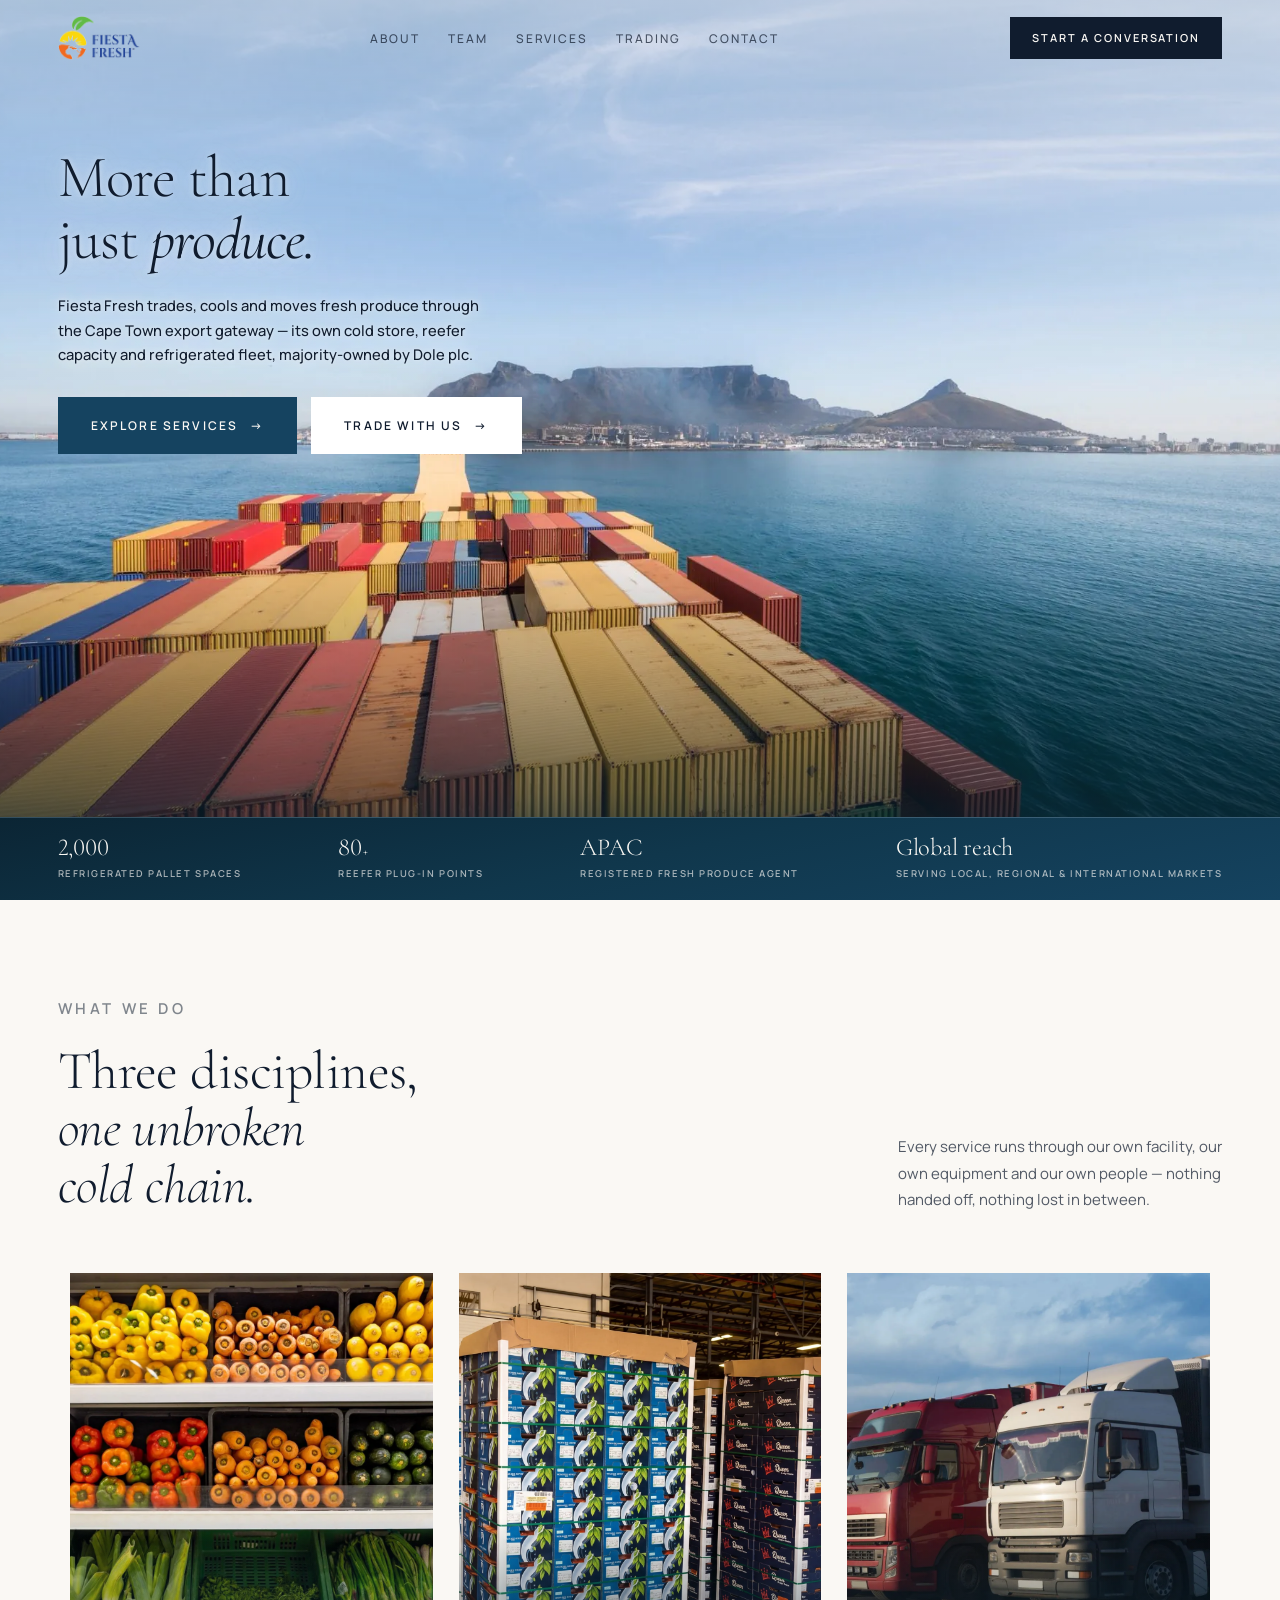
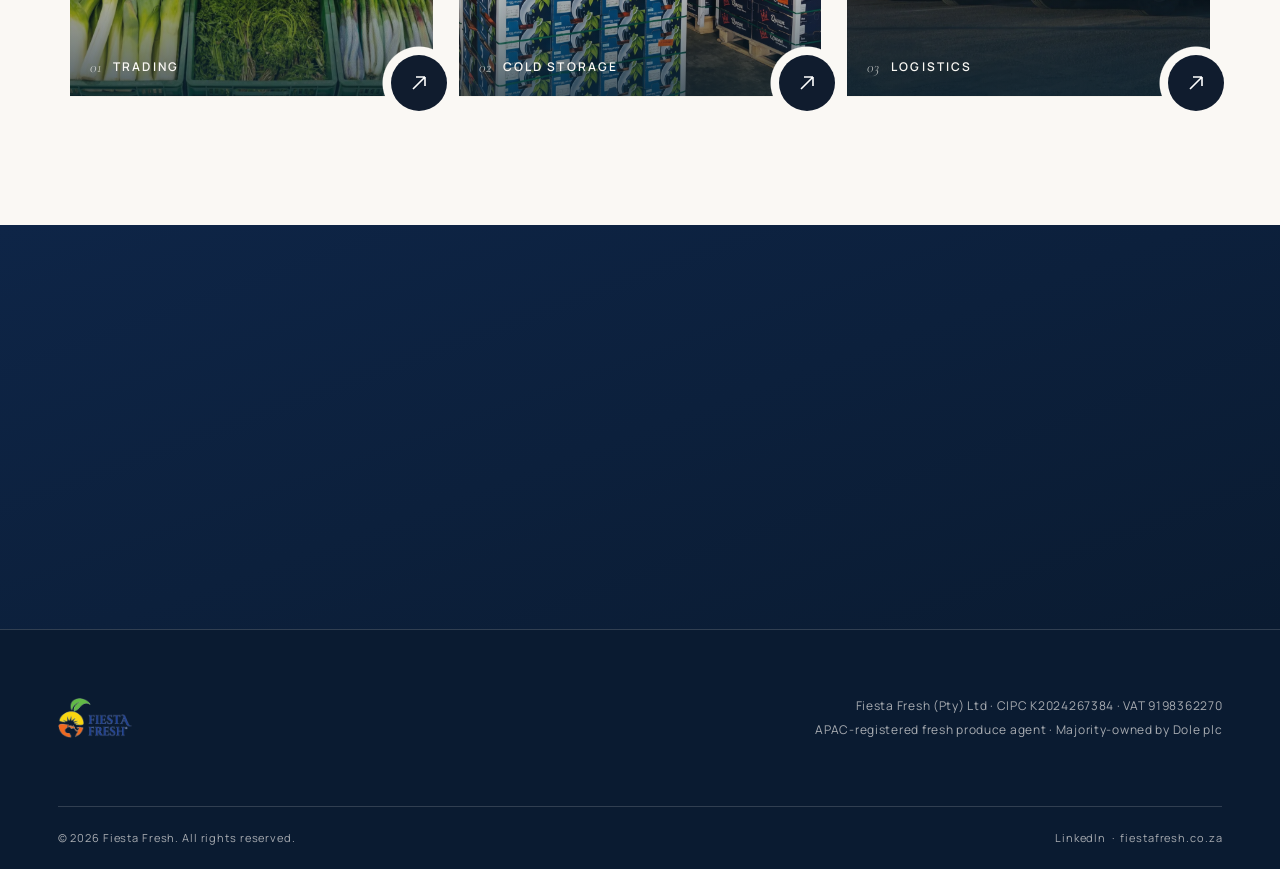
==== index.html @ c9b6c04c "Stack footer content one item per line on mobile Wrap each footer fact and separator in spans so, be" ====
<!DOCTYPE html>
<!--
  FIESTA FRESH — Homepage ("The Gateway"), redesign v2
  Direction contract:
  THESIS: Premium, minimal, serious business. One image, one headline, one sub-line, hard numbers,
    trusted structure. Nothing that does not help a visitor grasp the company in seconds.
  FORM: Editorial-luxury. Cormorant Garamond display serif + Manrope grotesque. Warm paper, deep ink navy,
    one restrained amber accent. Zero border-radius. Generous whitespace.
  STORY: Hero (real ship at the Cape Town gateway, headline in the sky) → navy capability band
    flowing out of the hero → trust strip (Dole plc / APAC / CIPC) → three services in sharp
    editorial rows → contact.
  NOTE: The facility & people section was moved off the homepage; its markup and CSS are
    preserved in about-facility-section.html for the planned About page.
  IMAGERY: All assets extracted from fiestafresh.co.za (see ../assets). No external stock.
  CONTENT: Verified dossier facts only. No Kenya / North America references. No news sections.
-->
<html lang="en">
<head>
<meta charset="utf-8">
<title>Fiesta Fresh — Fresh Produce Trading, Cold Storage & Logistics | Cape Town</title>
<meta name="viewport" content="width=device-width, initial-scale=1">
<meta name="description" content="Fiesta Fresh trades, cools and moves fresh produce through the Cape Town export gateway — a 2,000-pallet cold store, 80+ reefer plug-in points and its own refrigerated fleet, majority-owned by Dole plc.">
<meta property="og:title" content="Fiesta Fresh — More than just produce">
<meta property="og:description" content="Fresh produce trading, cold storage and logistics at the Cape Town export gateway. Backed by Dole plc.">
<meta property="og:type" content="website">
<meta property="og:image" content="assets/getty-1165485151.webp">
<link rel="icon" type="image/png" href="assets/favicon.png">
<link rel="preload" as="image" href="assets/getty-1165485151.webp" fetchpriority="high">
<link rel="preconnect" href="https://fonts.googleapis.com">
<link rel="preconnect" href="https://fonts.gstatic.com" crossorigin>
<link href="https://fonts.googleapis.com/css2?family=Cormorant+Garamond:ital,wght@0,300;0,400;0,500;1,300;1,400&family=Manrope:wght@400;500;600;700&display=swap" rel="stylesheet">
<style>
  :root{
    --paper:#FAF8F4;
    --paper-dim:#F3F0E9;
    --ink:#101C2E;
    --ink-70:rgba(16,28,46,.72);
    --ink-50:rgba(16,28,46,.52);
    --line:rgba(16,28,46,.14);
    --navy-0:#0A1B31;
    --navy-1:#0E2547;
    --navy-2:#14315C;
    --amber:#D97E1F;
    --white-dim:rgba(250,248,244,.66);
    --white-line:rgba(250,248,244,.16);
    --serif:"Cormorant Garamond",Georgia,serif;
    --sans:"Manrope",Helvetica,Arial,sans-serif;
    --max:1320px;
    --pad:clamp(20px,4.5vw,64px);
  }
  *,*::before,*::after{box-sizing:border-box;margin:0;padding:0}
  html{scroll-behavior:smooth;scroll-padding-top:76px}
  body{
    background:var(--paper);
    color:var(--ink);
    font-family:var(--sans);
    font-size:16px;
    line-height:1.6;
    -webkit-font-smoothing:antialiased;
    text-rendering:optimizeLegibility;
    overflow-x:hidden;
  }
  img{display:block;max-width:100%}
  a{color:inherit;text-decoration:none}
  ::selection{background:var(--ink);color:var(--paper)}

  .skip-link{
    position:absolute;left:16px;top:-60px;z-index:200;
    background:var(--ink);color:var(--paper);
    padding:10px 18px;font-size:12px;letter-spacing:.14em;text-transform:uppercase;
    transition:top .2s ease;
  }
  .skip-link:focus{top:12px}

  :focus-visible{outline:2px solid var(--amber);outline-offset:3px}

  .wrap{width:100%;max-width:var(--max);margin:0 auto;padding-left:var(--pad);padding-right:var(--pad)}

  .eyebrow{
    font-family:var(--sans);
    font-size:11px;
    font-weight:600;
    letter-spacing:.24em;
    text-transform:uppercase;
  }
  .rule{width:44px;height:1px;background:currentColor;opacity:.5}

  /* ---------- Nav ---------- */
  .nav{
    position:fixed;inset:0 0 auto 0;z-index:100;
    transition:background .35s ease,border-color .35s ease,backdrop-filter .35s ease;
    border-bottom:1px solid transparent;
  }
  .nav.scrolled{
    background:rgba(250,248,244,.92);
    backdrop-filter:blur(12px);
    border-bottom-color:var(--line);
  }
  .nav-inner{
    max-width:var(--max);margin:0 auto;
    padding:0 var(--pad);
    height:76px;
    position:relative;
    display:flex;align-items:center;justify-content:space-between;gap:24px;
  }
  .brand{
    display:inline-flex;align-items:center;
    white-space:nowrap;
  }
  .brand img{height:44px;width:auto;display:block}
  @media (max-width:560px){
    .brand img{height:36px}
  }
  .nav-links{display:flex;align-items:center;gap:clamp(16px,2.2vw,32px);list-style:none}
  .nav-links a{
    font-size:12px;font-weight:500;letter-spacing:.16em;text-transform:uppercase;
    color:var(--ink-70);
    padding:6px 0;
    border-bottom:1px solid transparent;
    transition:color .25s ease,border-color .25s ease;
  }
  .nav-links a:hover{color:var(--ink);border-bottom-color:var(--ink)}
  .nav-cta{
    font-size:11px;font-weight:600;letter-spacing:.18em;text-transform:uppercase;
    color:var(--paper);background:var(--ink);
    padding:12px 22px;
    transition:background .25s ease,transform .15s ease;
  }
  .nav-cta:hover{background:var(--navy-2)}
  .nav-cta:active{transform:translateY(1px)}
  .nav-cta .short{display:none}
  .nav-toggle{
    display:none;width:44px;height:44px;
    align-items:center;justify-content:center;
    background:none;border:0;padding:0;margin:0;cursor:pointer;color:var(--ink);
  }
  .nav-toggle-bars,.nav-toggle-bars::before,.nav-toggle-bars::after{
    content:"";display:block;width:22px;height:2px;background:currentColor;
    transition:transform .25s ease,opacity .2s ease,background .2s ease;
  }
  .nav-toggle-bars{position:relative}
  .nav-toggle-bars::before{position:absolute;left:0;top:-7px}
  .nav-toggle-bars::after{position:absolute;left:0;top:7px}
  .nav.nav-open .nav-toggle-bars{background:transparent}
  .nav.nav-open .nav-toggle-bars::before{transform:translateY(7px) rotate(45deg)}
  .nav.nav-open .nav-toggle-bars::after{transform:translateY(-7px) rotate(-45deg)}
  @media (max-width:1020px){
    .nav-toggle{display:inline-flex}
    .nav-cta{margin-left:auto}
    .nav-links{
      display:flex;flex-direction:column;align-items:stretch;gap:0;
      position:absolute;top:100%;left:0;right:0;
      padding:6px var(--pad) 14px;
      background:var(--paper);border-bottom:1px solid var(--line);
      box-shadow:0 18px 30px -20px rgba(0,0,0,.35);
      opacity:0;visibility:hidden;transform:translateY(-10px);
      transition:opacity .28s ease,transform .28s ease,visibility .28s ease;
    }
    .nav-links a{display:block;padding:15px 2px;font-size:13px;border-bottom:1px solid var(--line)}
    .nav-links li:last-child a{border-bottom:0}
    .nav.nav-open{background:var(--paper);backdrop-filter:blur(12px);border-bottom-color:var(--line)}
    .nav.nav-open .nav-links{opacity:1;visibility:visible;transform:none}
  }
  @media (max-width:560px){
    .nav-inner{height:64px}
    .nav-cta{font-size:10px;padding:11px 16px;letter-spacing:.14em}
    .nav-cta .full{display:none}
    .nav-cta .short{display:inline}
  }

  /* ---------- Hero ----------
     Full-bleed photograph. Type lives entirely in the sky's dead space;
     a whisper of paper haze guarantees contrast without reading as a scrim. */
  .hero{
    position:relative;
    min-height:100svh;
    background:#0B2534;
    overflow:hidden;
  }
  .hero-media{position:absolute;inset:0;overflow:hidden}
  .hero-media img{
    width:100%;height:100%;
    object-fit:cover;
    object-position:50% 28%;
    transform:scale(1.03);
  }
  .hero-media::after{
    content:"";position:absolute;inset:0;
    background:
      linear-gradient(to bottom, rgba(250,248,244,.58) 0%, rgba(250,248,244,.24) 26%, rgba(250,248,244,0) 46%),
      linear-gradient(to bottom, rgba(11,37,52,0) 60%, rgba(11,37,52,.55) 88%, #0B2534 100%);
  }
  .hero-content{
    position:relative;z-index:1;
    padding-top:clamp(96px,12vh,140px);
  }
  .hero h1{
    /* holds the headline at its original height now that the eyebrow is gone —
       the strip above stays clear sky */
    margin-top:calc(16px + clamp(18px,2.6vh,26px));
    font-family:var(--serif);
    font-weight:300;
    font-optical-sizing:auto;
    font-size:clamp(38px,4.6vw,68px);
    line-height:1.04;
    letter-spacing:-0.015em;
    color:var(--ink);
    max-width:14ch;
    text-wrap:balance;
    text-shadow:0 1px 28px rgba(250,248,244,.85), 0 0 6px rgba(250,248,244,.5);
  }
  .hero h1 em{font-style:italic;font-weight:400}
  .hero-sub{
    margin-top:clamp(18px,2.6vh,26px);
    max-width:48ch;
    font-size:clamp(14px,1.15vw,16px);
    line-height:1.65;
    color:var(--ink);
    font-weight:500;
    text-wrap:pretty;
    text-shadow:0 1px 16px rgba(250,248,244,.95), 0 0 4px rgba(250,248,244,.6);
  }
  .hero-actions{
    margin-top:clamp(24px,3.4vh,34px);
    display:flex;flex-wrap:wrap;gap:14px;
  }
  .btn{
    display:inline-flex;align-items:center;gap:12px;
    font-family:var(--sans);
    font-size:12px;font-weight:600;letter-spacing:.18em;text-transform:uppercase;
    padding:18px 32px;
    border:1px solid var(--ink);
    cursor:pointer;
    transition:background .28s ease,color .28s ease,border-color .28s ease,transform .15s ease;
  }
  .btn:active{transform:translateY(1px)}
  .btn .arr{transition:transform .28s ease}
  .btn:hover .arr{transform:translateX(5px)}
  .btn-solid{background:#154360;color:var(--paper);border-color:#154360}
  .btn-solid:hover{background:var(--amber);border-color:var(--amber);color:var(--ink)}
  .btn-ghost{
    background:#FFFFFF;
    color:var(--ink);
    border-color:#FFFFFF;
  }
  .btn-ghost:hover{background:var(--ink);color:var(--paper);border-color:var(--ink)}
  @media (max-width:560px){
    .hero-content{padding-top:96px}
    .btn{font-size:10px;padding:15px 20px;letter-spacing:.14em}
  }
  .hero-banner{
    position:absolute;left:0;right:0;bottom:0;z-index:2;
    background:linear-gradient(168deg,#0B2534 0%,#10374C 50%,#154360 100%);
    border-top:1px solid var(--white-line);
    color:var(--paper);
  }
  .hb-inner{
    display:flex;
    justify-content:space-between;
    align-items:center;
    gap:clamp(20px,3vw,48px);
  }
  .hb-item{
    padding:clamp(16px,2vh,24px) 0;
    display:flex;flex-direction:column;justify-content:center;gap:7px;
  }
  .hb-val{
    font-family:var(--serif);font-weight:300;
    font-size:clamp(20px,1.9vw,28px);
    line-height:1;letter-spacing:-.01em;
    font-variant-numeric:lining-nums;
    white-space:nowrap;
  }
  .hb-val small{font-size:.5em;font-style:italic;margin-left:.08em}
  .hb-lbl{
    font-size:9.5px;font-weight:600;letter-spacing:.16em;text-transform:uppercase;
    color:var(--white-dim);line-height:1.55;
  }
  @media (max-width:960px){
    .hb-inner{display:grid;grid-template-columns:repeat(3,1fr);gap:8px 24px}
    .hb-item:nth-child(n+4){border-top:1px solid var(--white-line)}
  }
  @media (max-width:560px){
    .hb-inner{grid-template-columns:1fr 1fr}
    .hb-item{border-top:1px solid var(--white-line)}
    .hb-item:nth-child(-n+2){border-top:none}
  }

  /* hero entrance */
  .js .hero h1 .line,.js .hero-sub,.js .hero-actions,.js .hero-banner{
    opacity:0;transform:translateY(26px);
    animation:rise 1s cubic-bezier(.22,.61,.21,1) forwards;
  }
  .js .hero h1 .line:nth-child(2){animation-delay:.12s}
  .js .hero-sub{animation-delay:.24s}
  .js .hero-actions{animation-delay:.36s}
  .js .hero-banner{animation-delay:.5s}
  @keyframes rise{to{opacity:1;transform:none}}
  @media (prefers-reduced-motion:reduce){
    .js .hero h1 .line,.js .hero-sub,.js .hero-actions,.js .hero-banner{animation:none;opacity:1;transform:none}
  }

  /* ---------- Sections common ---------- */
  section{position:relative}
  .section-pad{padding:clamp(60px,7.5vw,108px) 0}
  .section-head{
    display:grid;
    grid-template-columns:1fr auto;
    align-items:end;
    gap:32px;
    margin-bottom:clamp(38px,5vw,60px);
  }
  .section-head .eyebrow{color:var(--ink-50);display:flex;align-items:center;gap:16px;margin-bottom:20px}
  .section-title{
    font-family:var(--serif);
    font-weight:300;
    font-size:clamp(34px,4.2vw,60px);
    line-height:1.06;
    letter-spacing:-.01em;
    max-width:16ch;
    text-wrap:balance;
  }
  .section-title em{font-style:italic}
  .section-head p{max-width:36ch;font-size:15px;color:var(--ink-70);line-height:1.75}
  @media (max-width:820px){
    .section-head{grid-template-columns:1fr}
  }

  /* ---------- Services ---------- */
  /* ---------- Service cards ----------
     Image cards in a row. On hover the photograph slides away and the
     description panel fills the card. The bottom-right corner is notched
     around a circular arrow badge that floats clear of the image. */
  .svc-cards{
    display:grid;
    grid-template-columns:repeat(3,1fr);
    gap:clamp(16px,2vw,30px);
    max-width:1140px;
    margin:0 auto;
  }
  .svc-card{
    position:relative;
    aspect-ratio:3/3.5;
  }
  .svc-card-frame{
    position:absolute;inset:0;z-index:1;
    overflow:hidden;
    background:var(--paper-dim);
    /* concave circular scoop: the badge floats entirely clear of the image */
    -webkit-mask:radial-gradient(circle 37px at calc(100% - 14px) calc(100% - 14px), transparent 97%, #000 100%);
    mask:radial-gradient(circle 37px at calc(100% - 14px) calc(100% - 14px), transparent 97%, #000 100%);
  }
  .svc-card-media{
    position:absolute;inset:0;z-index:2;
    transition:transform .65s cubic-bezier(.76,0,.24,1);
    will-change:transform;
  }
  .svc-card-media img{width:100%;height:100%;object-fit:cover}
  .svc-card-media::after{
    content:"";position:absolute;inset:0;
    background:linear-gradient(to top, rgba(11,37,52,.72) 0%, rgba(11,37,52,0) 42%);
  }
  .svc-card-tag{
    position:absolute;left:20px;bottom:18px;z-index:3;
    display:flex;align-items:center;gap:12px;
    color:var(--paper);
  }
  .svc-card-tag .idx{
    font-family:var(--serif);font-style:italic;font-weight:300;font-size:15px;
    color:rgba(250,248,244,.75);
  }
  .svc-card-tag .rule{background:rgba(250,248,244,.6)}
  .svc-card-tag .name{
    font-family:var(--sans);
    font-size:12px;font-weight:600;letter-spacing:.18em;text-transform:uppercase;
  }
  .svc-card-tag{transition:opacity .35s ease}
  .svc-card:hover .svc-card-tag,
  .svc-card:focus-within .svc-card-tag,
  .svc-card.open .svc-card-tag{opacity:0}
  .svc-card.open .svc-card-media{transform:translateY(-100.5%)}
  .svc-card.open .svc-card-panel{opacity:1}
  .svc-card-panel{
    position:absolute;inset:0;z-index:1;
    background:var(--paper);
    padding:clamp(22px,2.2vw,32px);
    display:flex;flex-direction:column;
    opacity:0;
    transition:opacity .45s ease .12s;
  }
  .svc-card:hover .svc-card-media,
  .svc-card:focus-within .svc-card-media{transform:translateY(-100.5%)}
  .svc-card:hover .svc-card-panel,
  .svc-card:focus-within .svc-card-panel{opacity:1}
  .svc-index{
    font-family:var(--serif);font-style:italic;font-weight:300;
    font-size:15px;color:var(--ink-50);
    display:flex;align-items:center;gap:16px;
    margin-bottom:18px;
  }
  .svc-title{
    font-family:var(--serif);font-weight:300;
    font-size:clamp(26px,2.2vw,34px);
    line-height:1.08;letter-spacing:-.01em;
    margin-bottom:14px;
  }
  .svc-copy{font-size:14px;line-height:1.75;color:var(--ink-70)}
  .svc-link{
    margin-top:auto;
    margin-bottom:34px; /* keep clear of the notched corner */
    display:inline-flex;align-items:center;gap:12px;
    align-self:flex-start;
    font-size:11px;font-weight:600;letter-spacing:.18em;text-transform:uppercase;
    border-bottom:1px solid var(--ink);
    padding-bottom:8px;
    transition:color .25s ease,border-color .25s ease,gap .25s ease;
  }
  .svc-link:hover{color:var(--amber);border-color:var(--amber);gap:18px}
  .svc-card-arrow{
    position:absolute;right:-14px;bottom:-14px;z-index:4;
    width:56px;height:56px;
    border-radius:50%;
    display:flex;align-items:center;justify-content:center;
    background:var(--ink);
    color:#FFFFFF;
    transition:background .3s ease,color .3s ease,transform .3s ease;
  }
  .svc-card-arrow svg{transition:transform .3s ease}
  .svc-card:hover .svc-card-arrow,
  .svc-card:focus-within .svc-card-arrow,
  .svc-card.open .svc-card-arrow{background:var(--amber);color:var(--ink)}
  .svc-card:hover .svc-card-arrow svg,
  .svc-card:focus-within .svc-card-arrow svg{transform:translate(2px,-2px)}
  @media (max-width:900px){
    .svc-cards{grid-template-columns:1fr;gap:20px}
    .svc-card{aspect-ratio:16/10}
  }
  @media (prefers-reduced-motion:reduce){
    .svc-card-media{transition:none}
    .svc-card-panel{transition:none}
  }

  /* breathing room between the services rows and the contact band */
  #services{padding-bottom:clamp(84px,10vw,140px)}

  /* ---------- Contact ---------- */
  .contact{
    background:linear-gradient(160deg,var(--navy-1) 0%,var(--navy-0) 100%);
    color:var(--paper);
  }
  .contact-inner{
    padding:clamp(20px,2.5vw,36px) 0 clamp(44px,5.5vw,76px);
    display:grid;
    grid-template-columns:repeat(12,1fr);
    gap:clamp(24px,3vw,48px);
    align-items:end;
  }
  .contact-lead{grid-column:1/8}
  .contact .eyebrow{color:var(--white-dim);display:flex;align-items:center;gap:16px;margin-bottom:20px}
  .contact h2{
    font-family:var(--serif);font-weight:300;
    font-size:clamp(30px,3.8vw,54px);
    line-height:1.06;letter-spacing:-.015em;
    max-width:16ch;
    text-wrap:balance;
  }
  .contact h2 em{font-style:italic}
  .contact-lead p{
    margin-top:18px;max-width:44ch;
    font-size:14.5px;line-height:1.8;color:var(--white-dim);
  }
  .contact-details{grid-column:9/13;display:grid;gap:0}
  .contact-details a,.contact-details div.row{
    display:flex;flex-direction:column;gap:5px;
    padding:15px 0;
    border-top:1px solid var(--white-line);
  }
  .contact-details>:first-child{border-top:none;padding-top:0}
  .contact-details .k{font-size:10px;font-weight:600;letter-spacing:.22em;text-transform:uppercase;color:var(--white-dim)}
  .contact-details .v{font-family:var(--serif);font-size:clamp(18px,1.6vw,22px);font-weight:300}
  .contact-details a .v{transition:color .25s ease}
  .contact-details a:hover .v{color:var(--amber)}
  .contact-actions{
    margin-top:clamp(22px,2.6vw,34px);
    display:flex;flex-wrap:wrap;gap:14px;
  }
  .btn-light{background:var(--paper);color:var(--ink);border-color:var(--paper)}
  .btn-light:hover{background:var(--amber);border-color:var(--amber);color:var(--paper)}
  .btn-outline-light{background:transparent;color:var(--paper);border-color:rgba(250,248,244,.4)}
  .btn-outline-light:hover{border-color:var(--paper);background:rgba(250,248,244,.06)}
  @media (max-width:900px){
    .contact-lead{grid-column:1/-1}
    .contact-details{grid-column:1/-1;margin-top:16px}
  }

  /* ---------- Footer ---------- */
  footer{
    background:var(--navy-0);
    color:var(--white-dim);
    border-top:1px solid var(--white-line);
  }
  .foot-inner{
    padding:clamp(40px,5vw,64px) 0;
    display:flex;flex-wrap:wrap;justify-content:space-between;align-items:center;gap:24px;
  }
  .foot-brand{
    font-weight:700;font-size:13px;letter-spacing:.22em;text-transform:uppercase;color:var(--paper);
  }
  .foot-brand img{height:40px;width:auto;display:block}
  .foot-meta{font-size:12px;letter-spacing:.06em;line-height:2;text-align:right}
  .foot-legal{
    border-top:1px solid var(--white-line);
    padding:22px 0;
    display:flex;flex-wrap:wrap;justify-content:space-between;gap:16px;
    font-size:11px;letter-spacing:.08em;
  }
  .foot-legal a{border-bottom:1px solid transparent;transition:color .25s ease,border-color .25s ease}
  .foot-legal a:hover{color:var(--paper);border-bottom-color:var(--paper)}
  @media (max-width:720px){
    .foot-meta{text-align:left}
  }
  @media (max-width:560px){
    .foot-inner{flex-direction:column;align-items:flex-start;gap:26px}
    .foot-meta{line-height:1.6}
    .foot-meta .fm{display:block}
    .foot-meta .dot,.foot-meta br{display:none}
    .foot-legal{flex-direction:column;align-items:flex-start;gap:12px}
    .foot-legal p{margin:0}
    .foot-legal a{display:block}
    .foot-legal .dot{display:none}
  }

  /* ---------- Reveal on scroll ---------- */
  .js .reveal{opacity:0;transform:translateY(34px);transition:opacity .9s cubic-bezier(.22,.61,.21,1),transform .9s cubic-bezier(.22,.61,.21,1)}
  .js .reveal.in{opacity:1;transform:none}
  .js .reveal[data-delay="1"]{transition-delay:.1s}
  .js .reveal[data-delay="2"]{transition-delay:.2s}
  .js .reveal[data-delay="3"]{transition-delay:.3s}
  @media (prefers-reduced-motion:reduce){
    .js .reveal{opacity:1;transform:none;transition:none}
  }
</style>
</head>
<body>
<a class="skip-link" href="#main">Skip to content</a>

<header class="nav" id="nav">
  <div class="nav-inner">
    <a class="brand" href="#top"><img src="assets/logo-primary.webp" alt="Fiesta Fresh"></a>
    <nav aria-label="Primary">
      <ul class="nav-links" id="primary-nav">
        <li><a href="about.html">About</a></li>
        <li><a href="team.html">Team</a></li>
        <li><a href="services.html">Services</a></li>
        <li><a href="trading.html">Trading</a></li>
        <li><a href="contact.html">Contact</a></li>
      </ul>
    </nav>
    <a class="nav-cta" href="contact.html"><span class="full">Start a conversation</span><span class="short">Contact</span></a>
    <button class="nav-toggle" type="button" aria-expanded="false" aria-controls="primary-nav" aria-label="Toggle menu"><span class="nav-toggle-bars"></span></button>
  </div>
</header>

<main id="main">

  <!-- ============ HERO ============ -->
  <section class="hero" id="top">
    <div class="hero-content wrap">
      <h1>
        <span class="line">More than</span><br>
        <span class="line">just <em>produce.</em></span>
      </h1>
      <p class="hero-sub">
        Fiesta Fresh trades, cools and moves fresh produce through the Cape Town export
        gateway — its own cold store, reefer capacity and refrigerated fleet, majority-owned
        by Dole&nbsp;plc.
      </p>
      <div class="hero-actions">
        <a class="btn btn-solid" href="services.html">Explore services <span class="arr">→</span></a>
        <a class="btn btn-ghost" href="trading.html">Trade with us <span class="arr">→</span></a>
      </div>
    </div>
    <div class="hero-media">
      <img src="assets/getty-1165485151.webp" alt="A laden container vessel approaching Cape Town, Table Mountain on the horizon" fetchpriority="high">
    </div>
    <div class="hero-banner">
      <div class="hb-inner wrap">
        <div class="hb-item">
          <span class="hb-val"><span data-count="2000" data-format="thousands">0</span></span>
          <span class="hb-lbl">Refrigerated pallet spaces</span>
        </div>
        <div class="hb-item">
          <span class="hb-val"><span data-count="80">0</span><small>+</small></span>
          <span class="hb-lbl">Reefer plug-in points</span>
        </div>
        <div class="hb-item">
          <span class="hb-val">APAC</span>
          <span class="hb-lbl">Registered fresh produce agent</span>
        </div>
        <div class="hb-item">
          <span class="hb-val">Global reach</span>
          <span class="hb-lbl">Serving local, regional &amp; international markets</span>
        </div>
      </div>
    </div>
  </section>

  <!-- ============ SERVICES ============ -->
  <section class="section-pad" id="services">
    <div class="wrap">
      <div class="section-head reveal">
        <div>
          <p class="eyebrow">What we do</p>
          <h2 class="section-title">Three disciplines, <em>one unbroken cold chain.</em></h2>
        </div>
        <p>Every service runs through our own facility, our own equipment and our own people — nothing handed off, nothing lost in between.</p>
      </div>

      <div class="svc-cards">
        <article class="svc-card reveal">
          <div class="svc-card-frame">
            <div class="svc-card-panel">
              <p class="svc-index">01 </p>
              <h3 class="svc-title">Trading</h3>
              <p class="svc-copy">
                Market-led trading in locally sourced and imported produce, supplying major retail
                chains, independent customers and export markets — year-round, across origins and seasons.
              </p>
              <a class="svc-link" href="trading.html">Explore trading <span>→</span></a>
            </div>
            <div class="svc-card-media">
              <img src="assets/getty-1976220529.webp" alt="Fresh produce merchandised on retail shelving" loading="lazy">
            </div>
          </div>
          <div class="svc-card-tag"><span class="idx">01</span><span class="name">Trading</span></div>
          <a class="svc-card-arrow" href="trading.html" aria-label="Explore trading"><svg width="14" height="14" viewBox="0 0 14 14" fill="none"><path d="M1 13L13 1M13 1H4M13 1v9" stroke="currentColor" stroke-width="1.6"/></svg></a>
        </article>

        <article class="svc-card reveal" data-delay="1">
          <div class="svc-card-frame">
            <div class="svc-card-panel">
              <p class="svc-index">02 </p>
              <h3 class="svc-title">Cold Storage</h3>
              <p class="svc-copy">
                A 2,000-pallet refrigerated store with 80+ reefer plug-in points, held to stringent
                market standards by a dedicated, full-time operational ground team.
              </p>
              <a class="svc-link" href="services.html#cold-room">Explore cold storage <span>→</span></a>
            </div>
            <div class="svc-card-media">
              <img src="assets/optim.webp" alt="Pallets of export fruit cartons inside the Fiesta Fresh cold store" loading="lazy">
            </div>
          </div>
          <div class="svc-card-tag"><span class="idx">02</span><span class="name">Cold Storage</span></div>
          <a class="svc-card-arrow" href="services.html#cold-room" aria-label="Explore cold storage"><svg width="14" height="14" viewBox="0 0 14 14" fill="none"><path d="M1 13L13 1M13 1H4M13 1v9" stroke="currentColor" stroke-width="1.6"/></svg></a>
        </article>

        <article class="svc-card reveal" data-delay="2">
          <div class="svc-card-frame">
            <div class="svc-card-panel">
              <p class="svc-index">03 </p>
              <h3 class="svc-title">Logistics &amp; Distribution</h3>
              <p class="svc-copy">
                Own reach stacker and readily available refrigerated fleet — container consolidation
                and distribution minutes from the port, road and market infrastructure.
              </p>
              <a class="svc-link" href="services.html#logistics">Explore logistics <span>→</span></a>
            </div>
            <div class="svc-card-media">
              <img src="assets/getty-1347753757.webp" alt="Refrigerated trucks lined up at the distribution depot" loading="lazy">
            </div>
          </div>
          <div class="svc-card-tag"><span class="idx">03</span><span class="name">Logistics</span></div>
          <a class="svc-card-arrow" href="services.html#logistics" aria-label="Explore logistics"><svg width="14" height="14" viewBox="0 0 14 14" fill="none"><path d="M1 13L13 1M13 1H4M13 1v9" stroke="currentColor" stroke-width="1.6"/></svg></a>
        </article>
      </div>
    </div>
  </section>

  <!-- ============ CONTACT ============ -->
  <section class="contact" id="contact">
    <div class="wrap">
      <div class="contact-inner">
        <div class="contact-lead reveal">
          <p class="eyebrow">Contact</p>
          <h2>Start a <em>conversation.</em></h2>
          <p>
            Trading, cooling or logistics — tell us what you need to move, and a member of the
            team will respond directly. Weekdays 08:00–17:00, weekends by appointment.
          </p>
          <div class="contact-actions">
            <a class="btn btn-light" href="mailto:info@fiestafresh.co.za">Email the team <span class="arr">→</span></a>
            <a class="btn btn-outline-light" href="tel:+27214934466">Call +27 (21) 493 4466</a>
          </div>
        </div>
        <div class="contact-details reveal" data-delay="1">
          <a href="tel:+27214934466"><span class="k">Telephone</span><span class="v">+27 (21) 493 4466</span></a>
          <a href="mailto:info@fiestafresh.co.za"><span class="k">Email</span><span class="v">info@fiestafresh.co.za</span></a>
          <div class="row"><span class="k">Facility</span><span class="v">19–21 Cochrane Avenue, Epping, Cape Town</span></div>
        </div>
      </div>
    </div>
  </section>

</main>

<!-- ============ FOOTER ============ -->
<footer>
  <div class="wrap">
    <div class="foot-inner">
      <a class="foot-brand" href="#top" aria-label="Fiesta Fresh — back to top"><img src="assets/logo-primary.webp" alt="Fiesta Fresh"></a>
      <p class="foot-meta">
        <span class="fm">Fiesta Fresh (Pty) Ltd</span><span class="dot"> · </span><span class="fm">CIPC K2024267384</span><span class="dot"> · </span><span class="fm">VAT 9198362270</span><br>
        <span class="fm">APAC-registered fresh produce agent</span><span class="dot"> · </span><span class="fm">Majority-owned by Dole plc</span>
      </p>
    </div>
    <div class="foot-legal">
      <p>© 2026 Fiesta Fresh. All rights reserved.</p>
      <p><a href="https://www.linkedin.com/company/fiesta-fresh/" target="_blank" rel="noopener">LinkedIn</a><span class="dot"> &nbsp;·&nbsp; </span><a href="https://fiestafresh.co.za" target="_blank" rel="noopener">fiestafresh.co.za</a></p>
    </div>
  </div>
</footer>

<script>
  document.documentElement.classList.add('js');

  /* Nav state */
  const nav = document.getElementById('nav');
  const onScrollNav = () => nav.classList.toggle('scrolled', window.scrollY > 24);
  onScrollNav();
  window.addEventListener('scroll', onScrollNav, {passive:true});

  /* Reveal on scroll */
  const io = new IntersectionObserver((entries) => {
    entries.forEach(e => {
      if (e.isIntersecting) { e.target.classList.add('in'); io.unobserve(e.target); }
    });
  }, {threshold:.12, rootMargin:'0px 0px -8% 0px'});
  document.querySelectorAll('.reveal').forEach(el => io.observe(el));

  /* Count-up stats */
  const ease = t => 1 - Math.pow(1 - t, 3);
  const fmt = (n, mode) => mode === 'thousands' ? n.toLocaleString('en-ZA').replace(/,/g, ',') : String(n);
  const reduced = matchMedia('(prefers-reduced-motion: reduce)').matches;
  const cio = new IntersectionObserver((entries) => {
    entries.forEach(entry => {
      if (!entry.isIntersecting) return;
      const el = entry.target;
      cio.unobserve(el);
      const target = parseInt(el.dataset.count, 10);
      const mode = el.dataset.format;
      if (reduced) { el.textContent = fmt(target, mode); return; }
      const dur = 1400;
      const t0 = performance.now();
      const tick = now => {
        const p = Math.min((now - t0) / dur, 1);
        el.textContent = fmt(Math.round(ease(p) * target), mode);
        if (p < 1) requestAnimationFrame(tick);
      };
      requestAnimationFrame(tick);
    });
  }, {threshold:.4});
  document.querySelectorAll('[data-count]').forEach(el => cio.observe(el));

  /* Service cards: tap-to-open on touch devices */
  if (matchMedia('(hover: none)').matches) {
    document.querySelectorAll('.svc-card').forEach(card => {
      card.addEventListener('click', e => {
        if (e.target.closest('a')) return; // let panel links through
        const wasOpen = card.classList.contains('open');
        document.querySelectorAll('.svc-card.open').forEach(c => c.classList.remove('open'));
        if (!wasOpen) card.classList.add('open');
      });
    });
  }
  /* mobile nav toggle */
  (function(){var n=document.getElementById("nav");if(!n)return;var b=n.querySelector(".nav-toggle");if(!b)return;b.addEventListener("click",function(){var o=n.classList.toggle("nav-open");b.setAttribute("aria-expanded",o?"true":"false");});n.querySelectorAll(".nav-links a").forEach(function(a){a.addEventListener("click",function(){n.classList.remove("nav-open");b.setAttribute("aria-expanded","false");});});})();
</script>
</body>
</html>
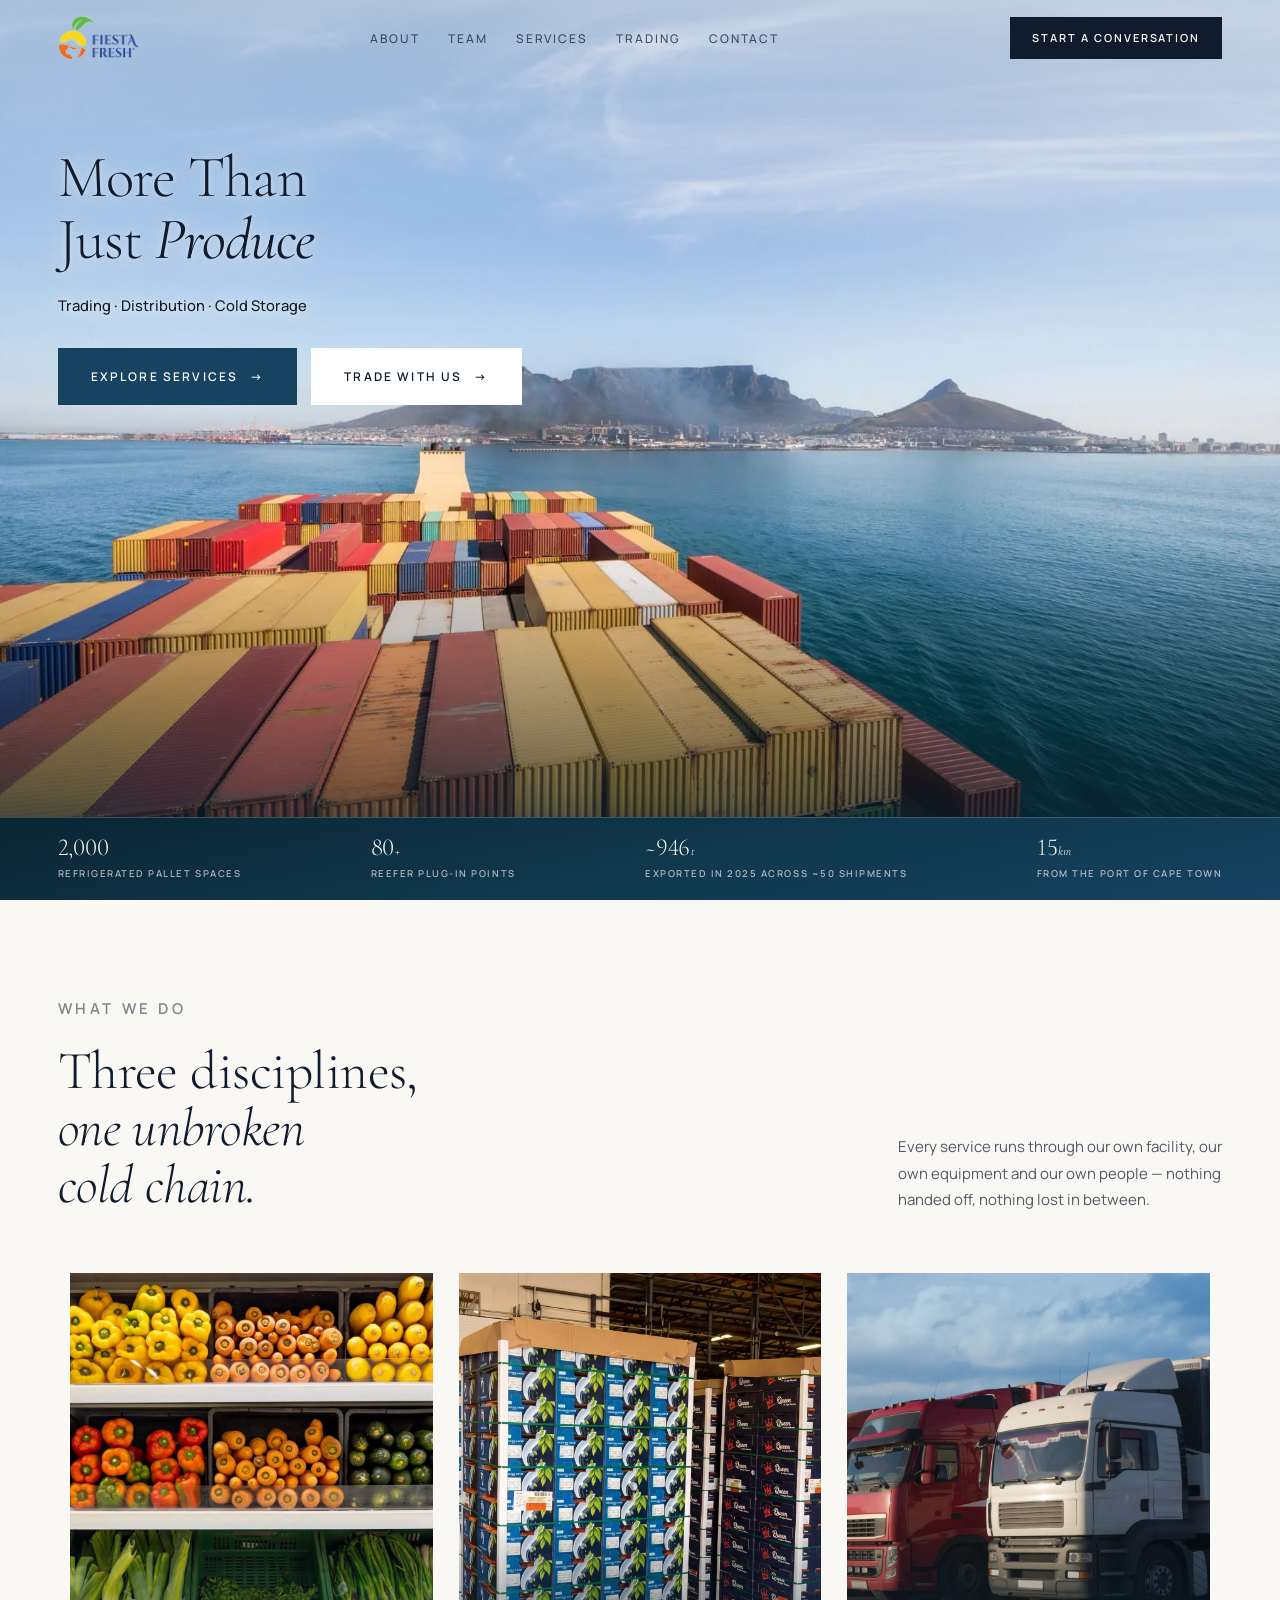
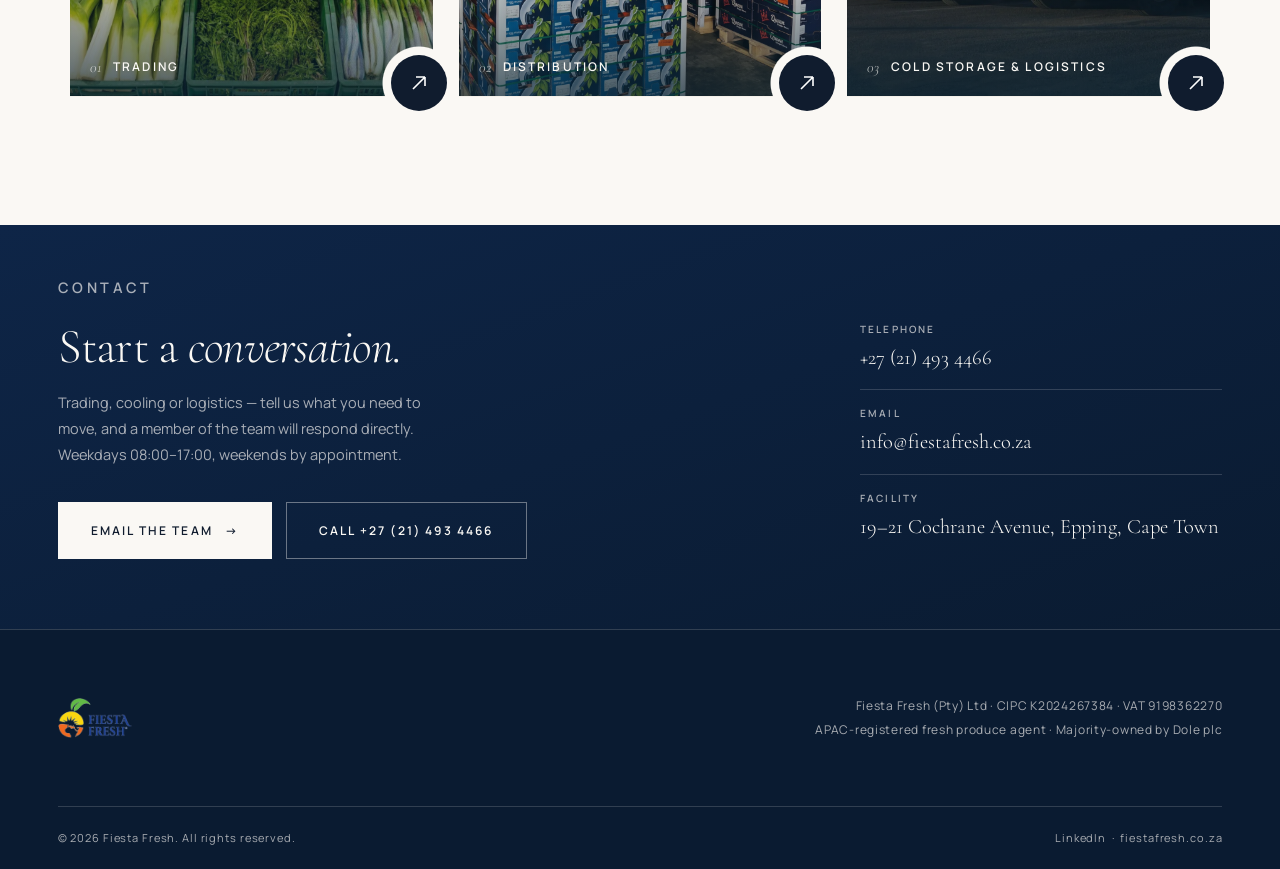
==== commit 451ca1ec: "Apply user text within strict 1026b2f layout parameters" ====
--- a/index.html
+++ b/index.html
@@ -17,9 +17,9 @@
 <html lang="en">
 <head>
 <meta charset="utf-8">
-<title>Fiesta Fresh — Fresh Produce Trading, Cold Storage & Logistics | Cape Town</title>
+<title>Fiesta Fresh | Fresh Produce Trading, Distribution & Cold Storage — Cape Town</title>
 <meta name="viewport" content="width=device-width, initial-scale=1">
-<meta name="description" content="Fiesta Fresh trades, cools and moves fresh produce through the Cape Town export gateway — a 2,000-pallet cold store, 80+ reefer plug-in points and its own refrigerated fleet, majority-owned by Dole plc.">
+<meta name="description" content="Fiesta Fresh is a Cape Town–based fresh produce trading, distribution and cold-storage partner, backed by Dole, supplying retailers and export markets.">
 <meta property="og:title" content="Fiesta Fresh — More than just produce">
 <meta property="og:description" content="Fresh produce trading, cold storage and logistics at the Cape Town export gateway. Backed by Dole plc.">
 <meta property="og:type" content="website">
@@ -567,13 +567,11 @@
   <section class="hero" id="top">
     <div class="hero-content wrap">
       <h1>
-        <span class="line">More than</span><br>
-        <span class="line">just <em>produce.</em></span>
+        <span class="line">More Than</span><br>
+        <span class="line">Just <em>Produce</em></span>
       </h1>
       <p class="hero-sub">
-        Fiesta Fresh trades, cools and moves fresh produce through the Cape Town export
-        gateway — its own cold store, reefer capacity and refrigerated fleet, majority-owned
-        by Dole&nbsp;plc.
+        Trading &middot; Distribution &middot; Cold Storage
       </p>
       <div class="hero-actions">
         <a class="btn btn-solid" href="services.html">Explore services <span class="arr">→</span></a>
@@ -594,12 +592,12 @@
           <span class="hb-lbl">Reefer plug-in points</span>
         </div>
         <div class="hb-item">
-          <span class="hb-val">APAC</span>
-          <span class="hb-lbl">Registered fresh produce agent</span>
+          <span class="hb-val">~946<small>t</small></span>
+          <span class="hb-lbl">Exported in 2025 across ~50 shipments</span>
         </div>
         <div class="hb-item">
-          <span class="hb-val">Global reach</span>
-          <span class="hb-lbl">Serving local, regional &amp; international markets</span>
+          <span class="hb-val">15<small>km</small></span>
+          <span class="hb-lbl">From the Port of Cape Town</span>
         </div>
       </div>
     </div>
@@ -623,8 +621,10 @@
               <p class="svc-index">01 </p>
               <h3 class="svc-title">Trading</h3>
               <p class="svc-copy">
-                Market-led trading in locally sourced and imported produce, supplying major retail
-                chains, independent customers and export markets — year-round, across origins and seasons.
+                We trade both locally sourced and imported fresh produce — fruit and vegetables —
+                supplying major retail chains, independent customers and export markets. Our model is
+                built on quality, reliability and responsiveness, bringing together products from
+                varying origins and supply windows to meet demand year-round.
               </p>
               <a class="svc-link" href="trading.html">Explore trading <span>→</span></a>
             </div>
@@ -640,38 +640,41 @@
           <div class="svc-card-frame">
             <div class="svc-card-panel">
               <p class="svc-index">02 </p>
-              <h3 class="svc-title">Cold Storage</h3>
+              <h3 class="svc-title">Distribution</h3>
               <p class="svc-copy">
-                A 2,000-pallet refrigerated store with 80+ reefer plug-in points, held to stringent
-                market standards by a dedicated, full-time operational ground team.
+                We connect growers, suppliers and customers in a fast-moving exchange of fresh
+                produce across local and international markets — backed by a team built to respond
+                decisively and deliver value where speed matters most.
               </p>
-              <a class="svc-link" href="services.html#cold-room">Explore cold storage <span>→</span></a>
+              <a class="svc-link" href="services.html#logistics">Explore distribution <span>→</span></a>
             </div>
             <div class="svc-card-media">
               <img src="assets/optim.webp" alt="Pallets of export fruit cartons inside the Fiesta Fresh cold store" loading="lazy">
             </div>
           </div>
-          <div class="svc-card-tag"><span class="idx">02</span><span class="name">Cold Storage</span></div>
-          <a class="svc-card-arrow" href="services.html#cold-room" aria-label="Explore cold storage"><svg width="14" height="14" viewBox="0 0 14 14" fill="none"><path d="M1 13L13 1M13 1H4M13 1v9" stroke="currentColor" stroke-width="1.6"/></svg></a>
+          <div class="svc-card-tag"><span class="idx">02</span><span class="name">Distribution</span></div>
+          <a class="svc-card-arrow" href="services.html#logistics" aria-label="Explore distribution"><svg width="14" height="14" viewBox="0 0 14 14" fill="none"><path d="M1 13L13 1M13 1H4M13 1v9" stroke="currentColor" stroke-width="1.6"/></svg></a>
         </article>
 
         <article class="svc-card reveal" data-delay="2">
           <div class="svc-card-frame">
             <div class="svc-card-panel">
               <p class="svc-index">03 </p>
-              <h3 class="svc-title">Logistics &amp; Distribution</h3>
+              <h3 class="svc-title">Cold Storage &amp; Logistics</h3>
               <p class="svc-copy">
-                Own reach stacker and readily available refrigerated fleet — container consolidation
-                and distribution minutes from the port, road and market infrastructure.
+                Our Epping facility offers 2,000 refrigerated pallet spaces and 80+ reefer plug-in
+                points, run by our own ground team and reefer fleet — just 15km from the Port of
+                Cape Town. It's a fully integrated cold-chain platform built to keep produce moving
+                reliably through one of South Africa's most strategic export corridors.
               </p>
-              <a class="svc-link" href="services.html#logistics">Explore logistics <span>→</span></a>
+              <a class="svc-link" href="services.html#cold-room">Explore cold storage <span>→</span></a>
             </div>
             <div class="svc-card-media">
               <img src="assets/getty-1347753757.webp" alt="Refrigerated trucks lined up at the distribution depot" loading="lazy">
             </div>
           </div>
-          <div class="svc-card-tag"><span class="idx">03</span><span class="name">Logistics</span></div>
-          <a class="svc-card-arrow" href="services.html#logistics" aria-label="Explore logistics"><svg width="14" height="14" viewBox="0 0 14 14" fill="none"><path d="M1 13L13 1M13 1H4M13 1v9" stroke="currentColor" stroke-width="1.6"/></svg></a>
+          <div class="svc-card-tag"><span class="idx">03</span><span class="name">Cold Storage &amp; Logistics</span></div>
+          <a class="svc-card-arrow" href="services.html#cold-room" aria-label="Explore cold storage"><svg width="14" height="14" viewBox="0 0 14 14" fill="none"><path d="M1 13L13 1M13 1H4M13 1v9" stroke="currentColor" stroke-width="1.6"/></svg></a>
         </article>
       </div>
     </div>
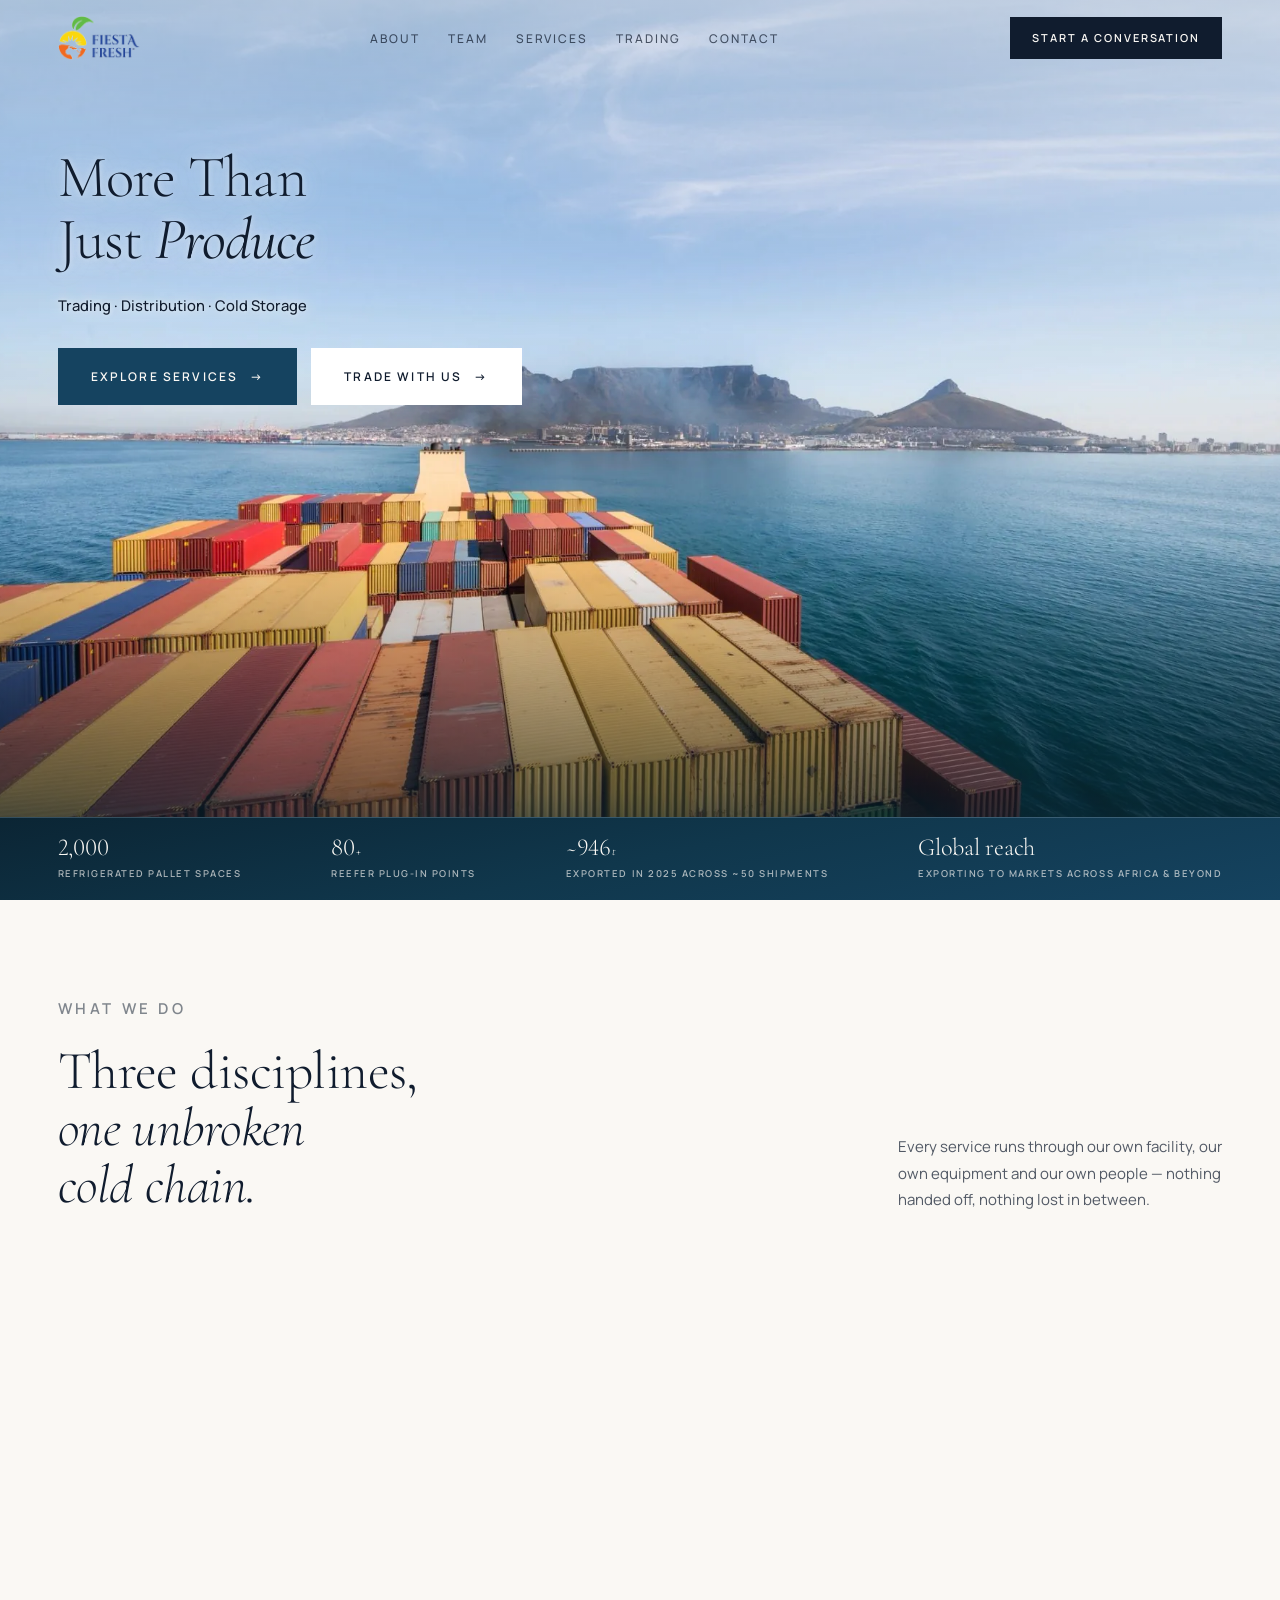
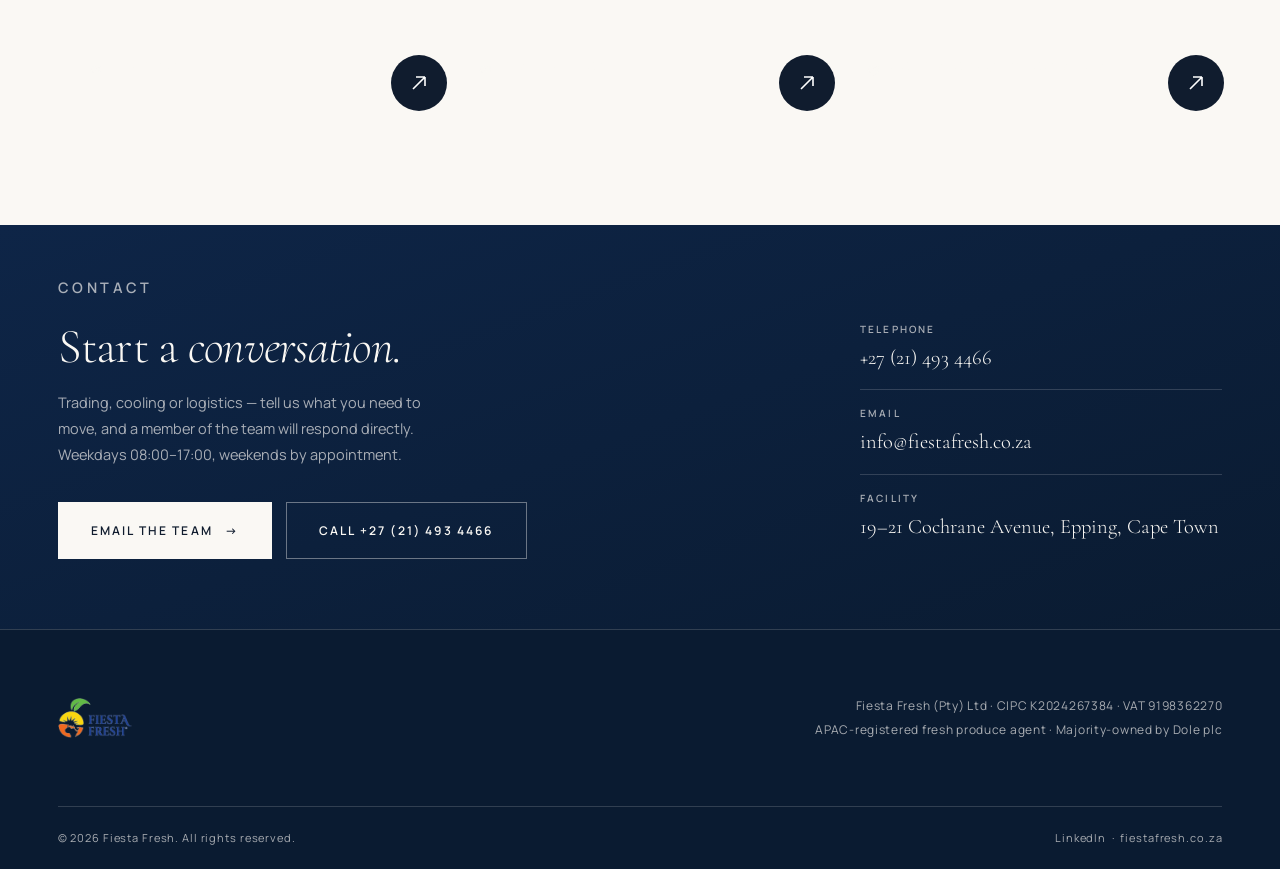
==== commit ec9a9cf8: "Update homepage stat block to highlight international capabilities" ====
--- a/index.html
+++ b/index.html
@@ -596,8 +596,8 @@
           <span class="hb-lbl">Exported in 2025 across ~50 shipments</span>
         </div>
         <div class="hb-item">
-          <span class="hb-val">15<small>km</small></span>
-          <span class="hb-lbl">From the Port of Cape Town</span>
+          <span class="hb-val">Global reach</span>
+          <span class="hb-lbl">Exporting to markets across Africa &amp; beyond</span>
         </div>
       </div>
     </div>
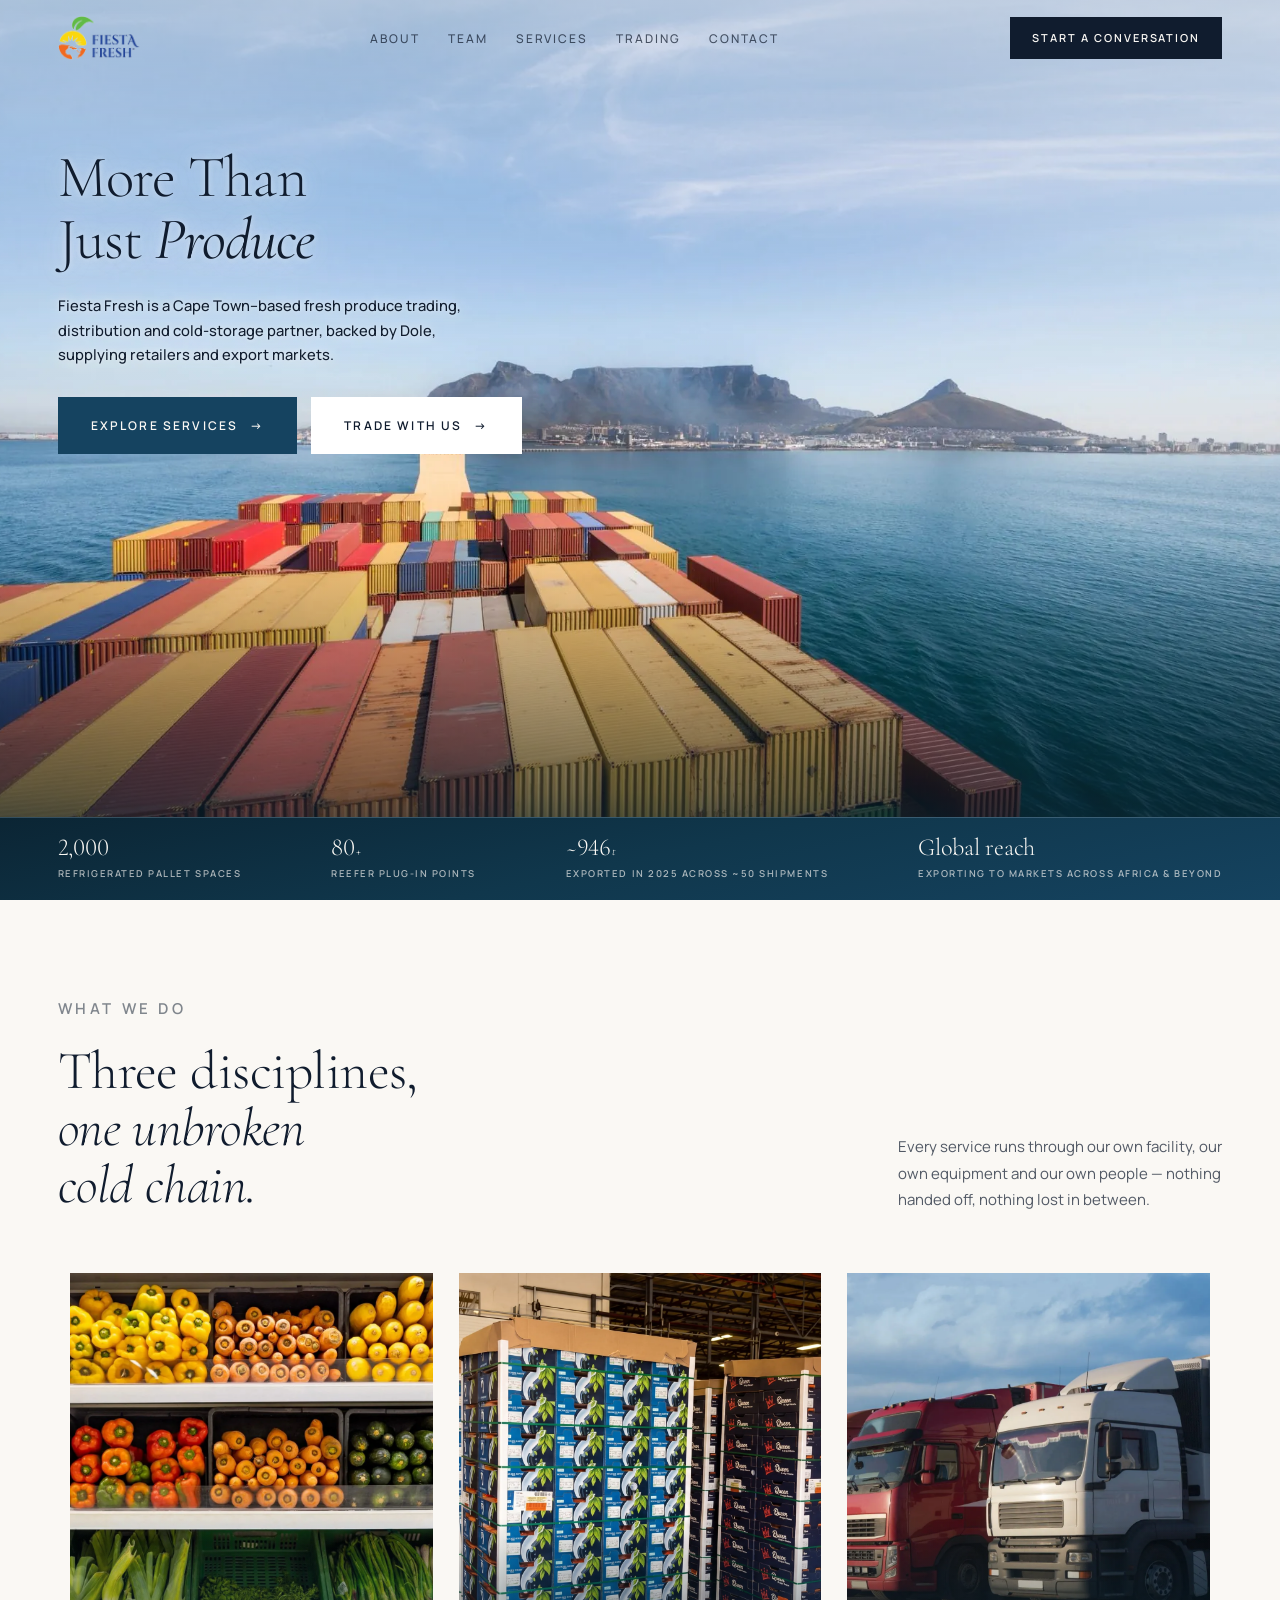
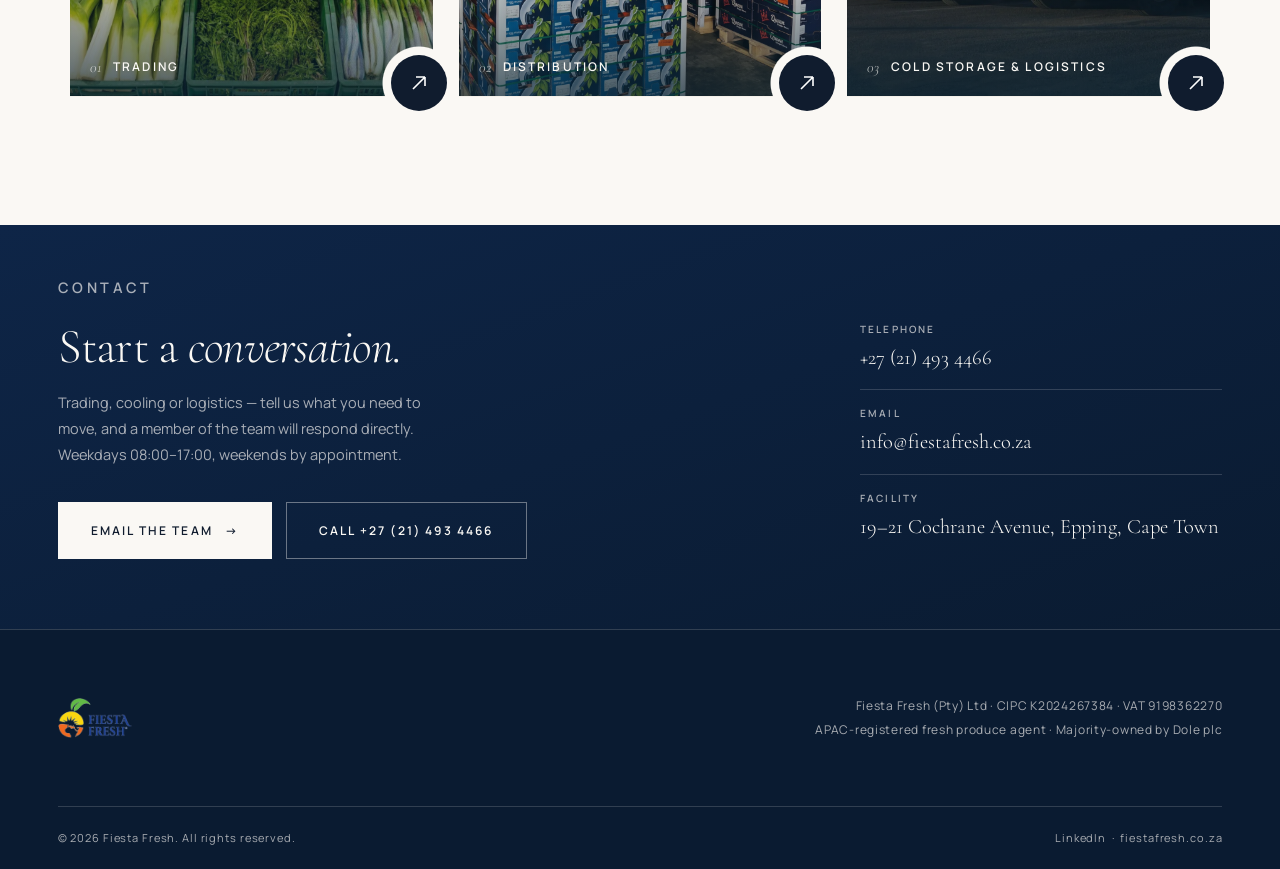
==== commit 2ab43942: "Fix team role wrapping, update hero subline, shorten service cards" ====
--- a/index.html
+++ b/index.html
@@ -571,7 +571,7 @@
         <span class="line">Just <em>Produce</em></span>
       </h1>
       <p class="hero-sub">
-        Trading &middot; Distribution &middot; Cold Storage
+        Fiesta Fresh is a Cape Town–based fresh produce trading, distribution and cold-storage partner, backed by Dole, supplying retailers and export markets.
       </p>
       <div class="hero-actions">
         <a class="btn btn-solid" href="services.html">Explore services <span class="arr">→</span></a>
@@ -621,10 +621,8 @@
               <p class="svc-index">01 </p>
               <h3 class="svc-title">Trading</h3>
               <p class="svc-copy">
-                We trade both locally sourced and imported fresh produce — fruit and vegetables —
-                supplying major retail chains, independent customers and export markets. Our model is
-                built on quality, reliability and responsiveness, bringing together products from
-                varying origins and supply windows to meet demand year-round.
+                Sourcing and trading both local and imported fresh produce — fruit and vegetables —
+                to supply retail chains, independent customers, and export markets year-round.
               </p>
               <a class="svc-link" href="trading.html">Explore trading <span>→</span></a>
             </div>
@@ -642,9 +640,8 @@
               <p class="svc-index">02 </p>
               <h3 class="svc-title">Distribution</h3>
               <p class="svc-copy">
-                We connect growers, suppliers and customers in a fast-moving exchange of fresh
-                produce across local and international markets — backed by a team built to respond
-                decisively and deliver value where speed matters most.
+                Connecting growers, suppliers and customers in a fast-moving exchange of fresh
+                produce across local and international markets — delivering value where speed matters most.
               </p>
               <a class="svc-link" href="services.html#logistics">Explore distribution <span>→</span></a>
             </div>
@@ -663,9 +660,7 @@
               <h3 class="svc-title">Cold Storage &amp; Logistics</h3>
               <p class="svc-copy">
                 Our Epping facility offers 2,000 refrigerated pallet spaces and 80+ reefer plug-in
-                points, run by our own ground team and reefer fleet — just 15km from the Port of
-                Cape Town. It's a fully integrated cold-chain platform built to keep produce moving
-                reliably through one of South Africa's most strategic export corridors.
+                points. A fully integrated platform run by our own ground team, just 15km from the Port of Cape Town.
               </p>
               <a class="svc-link" href="services.html#cold-room">Explore cold storage <span>→</span></a>
             </div>
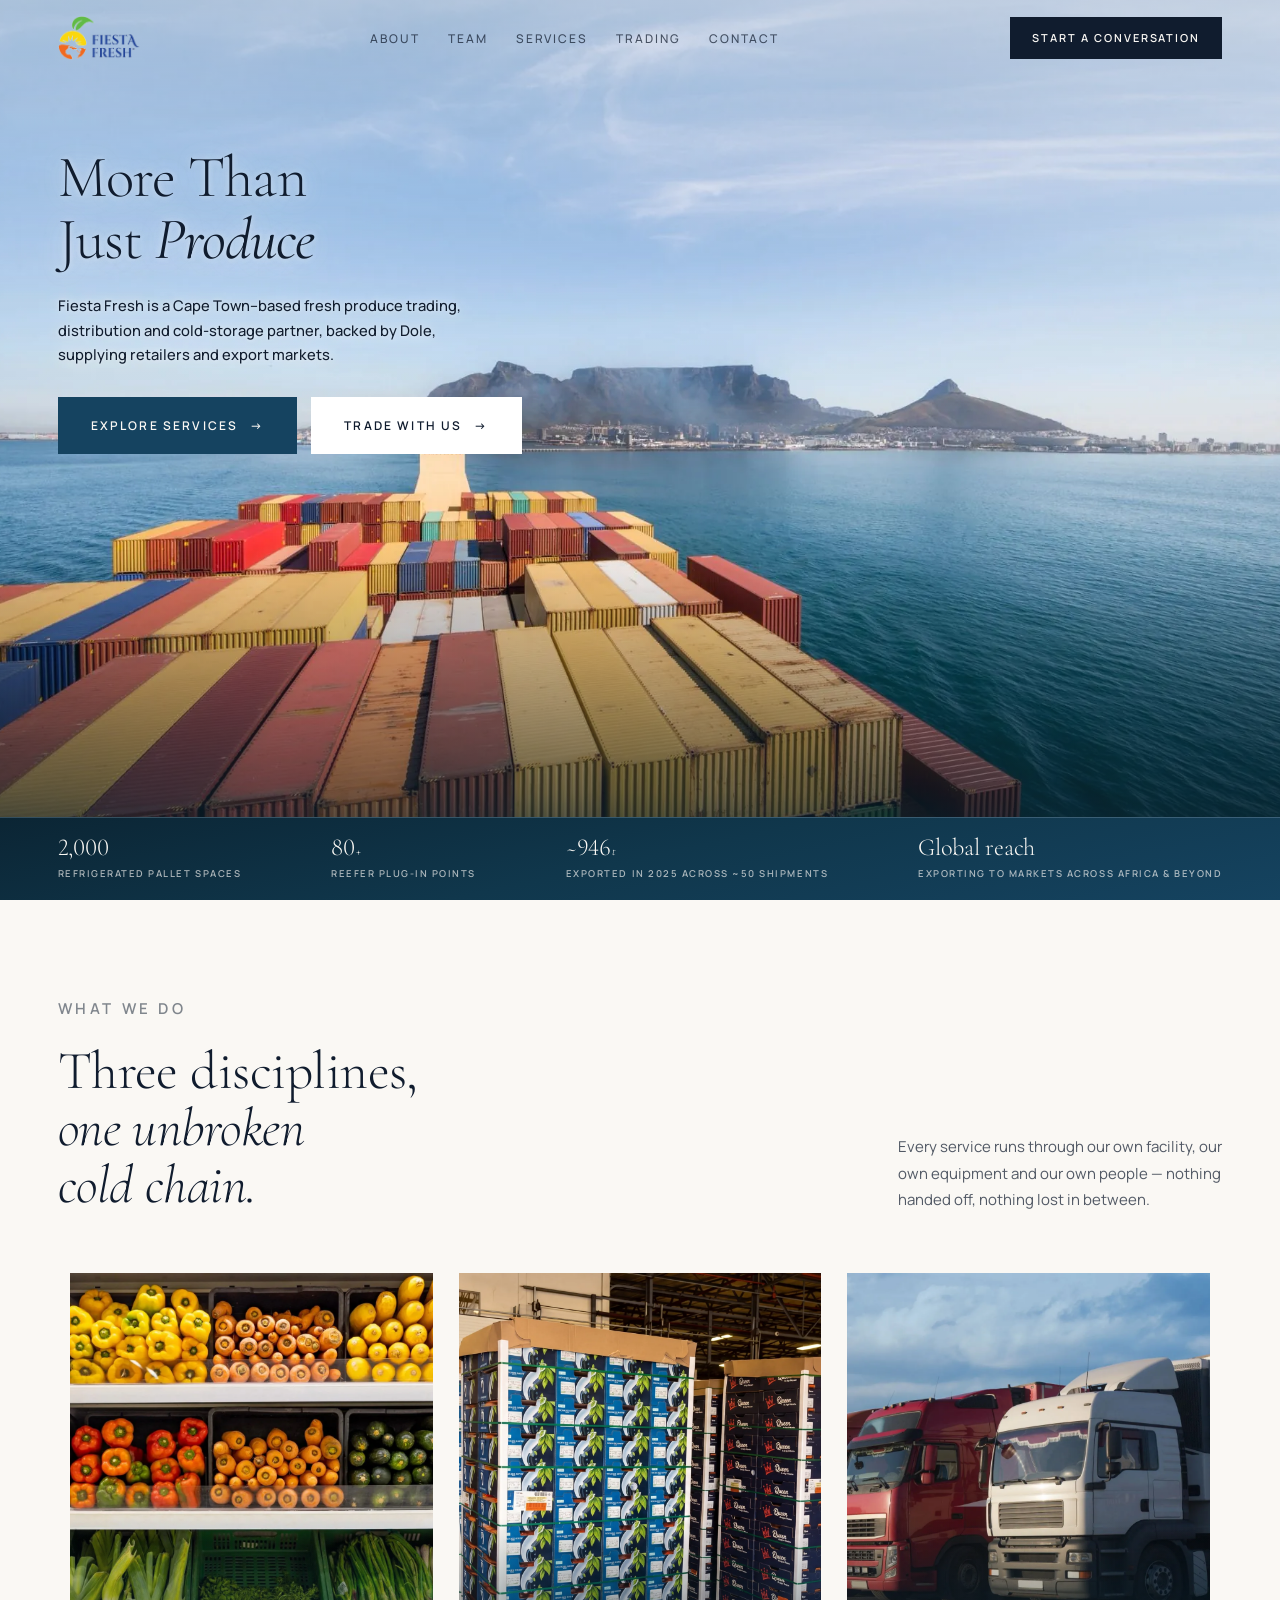
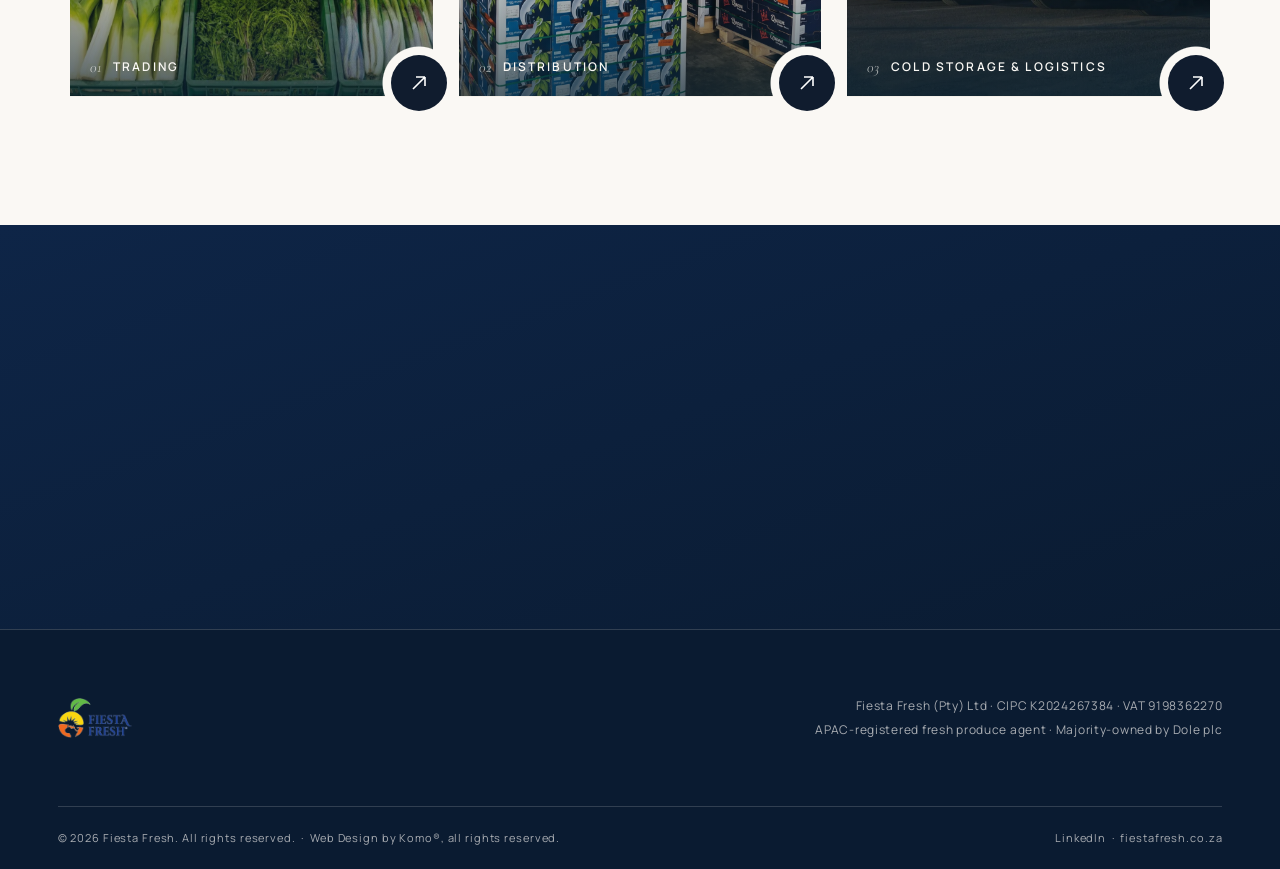
==== commit fd115c0d: "Add Web Design by Komo to footer" ====
--- a/index.html
+++ b/index.html
@@ -713,7 +713,7 @@
       </p>
     </div>
     <div class="foot-legal">
-      <p>© 2026 Fiesta Fresh. All rights reserved.</p>
+      <p>© 2026 Fiesta Fresh. All rights reserved.<span class="dot"> &nbsp;·&nbsp; </span>Web Design by Komo&reg;, all rights reserved.</p>
       <p><a href="https://www.linkedin.com/company/fiesta-fresh/" target="_blank" rel="noopener">LinkedIn</a><span class="dot"> &nbsp;·&nbsp; </span><a href="https://fiestafresh.co.za" target="_blank" rel="noopener">fiestafresh.co.za</a></p>
     </div>
   </div>
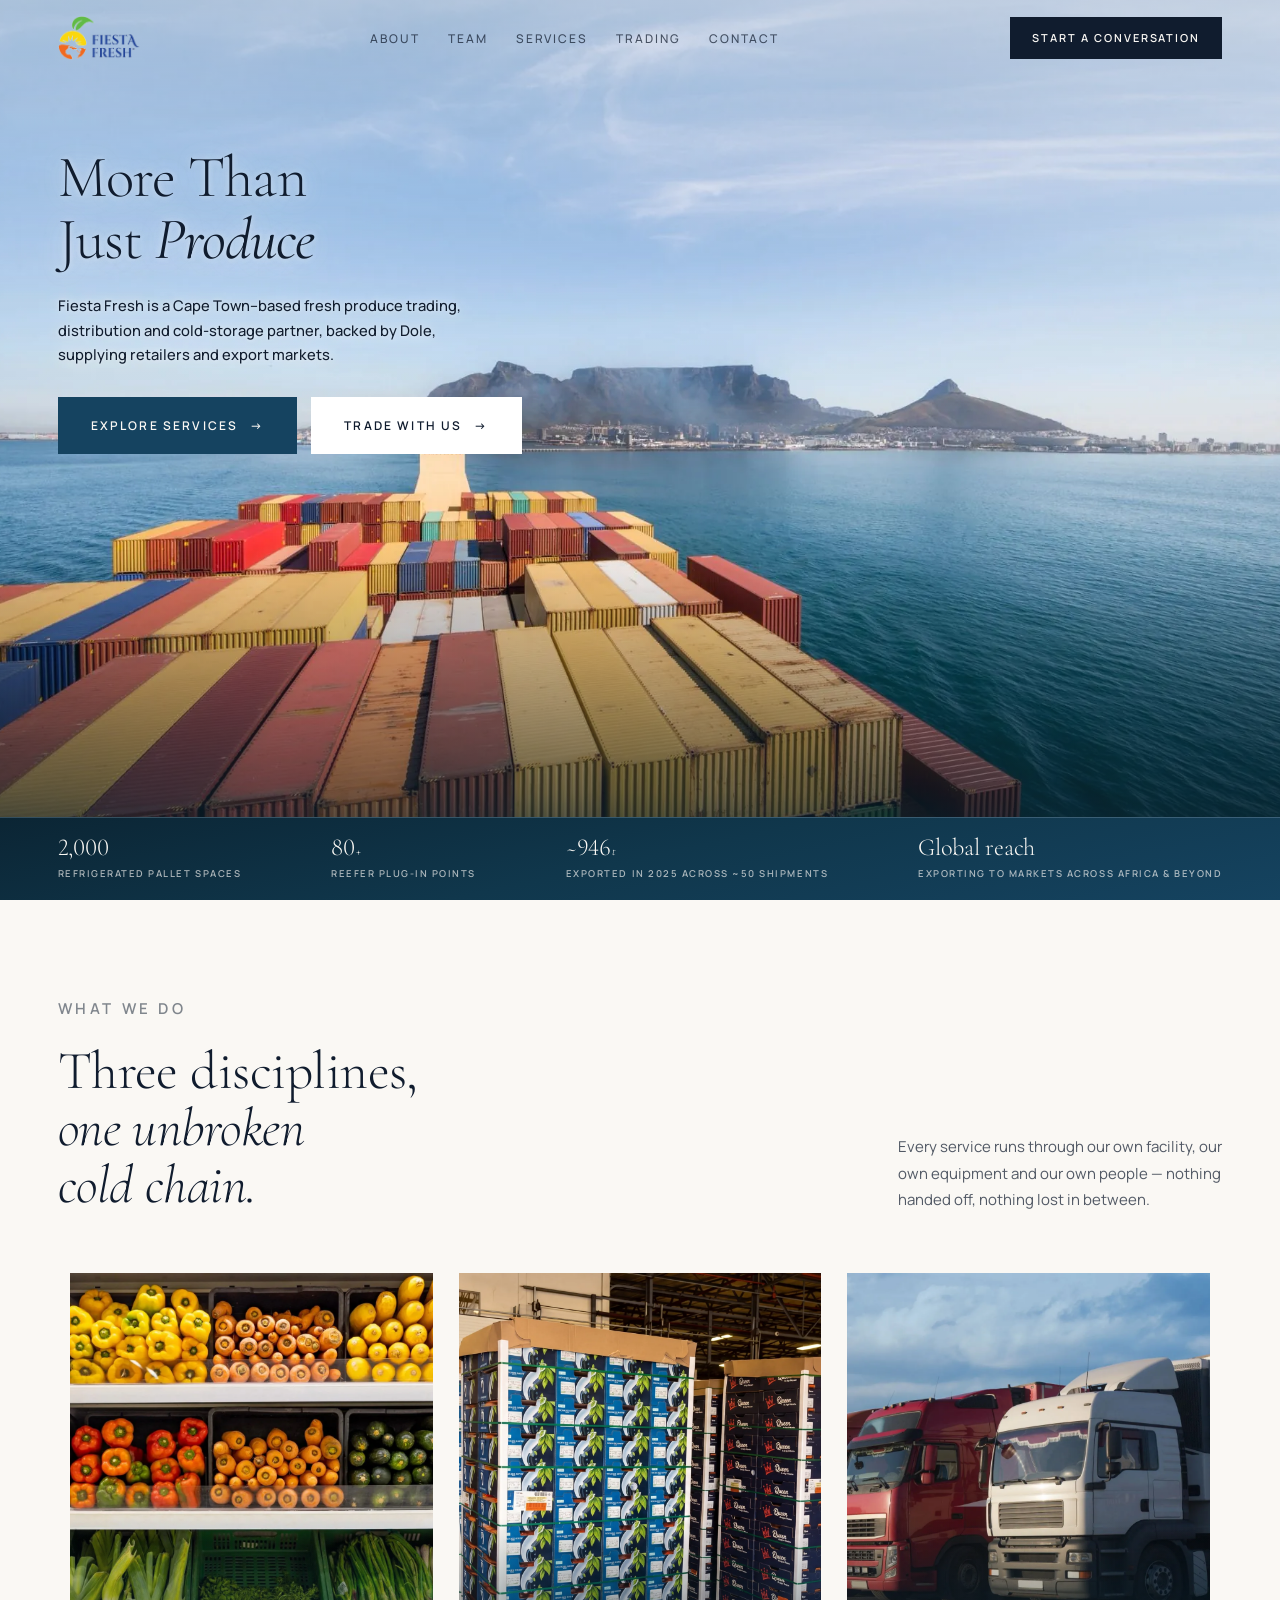
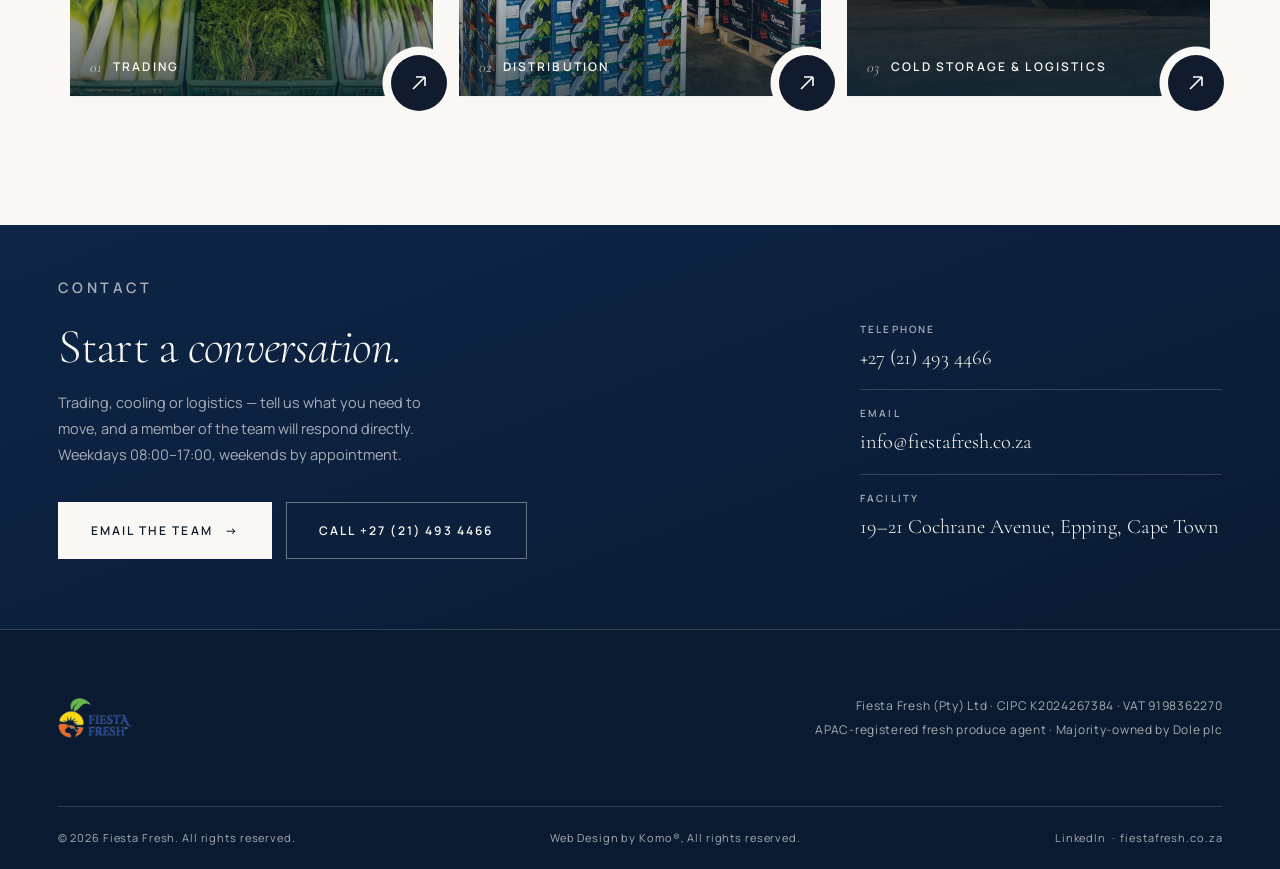
==== commit 1fe3c824: "Center Komo tag and capitalize All" ====
--- a/index.html
+++ b/index.html
@@ -713,7 +713,8 @@
       </p>
     </div>
     <div class="foot-legal">
-      <p>© 2026 Fiesta Fresh. All rights reserved.<span class="dot"> &nbsp;·&nbsp; </span>Web Design by Komo&reg;, all rights reserved.</p>
+      <p>© 2026 Fiesta Fresh. All rights reserved.</p>
+      <p style="text-align:center">Web Design by Komo&reg;, All rights reserved.</p>
       <p><a href="https://www.linkedin.com/company/fiesta-fresh/" target="_blank" rel="noopener">LinkedIn</a><span class="dot"> &nbsp;·&nbsp; </span><a href="https://fiestafresh.co.za" target="_blank" rel="noopener">fiestafresh.co.za</a></p>
     </div>
   </div>
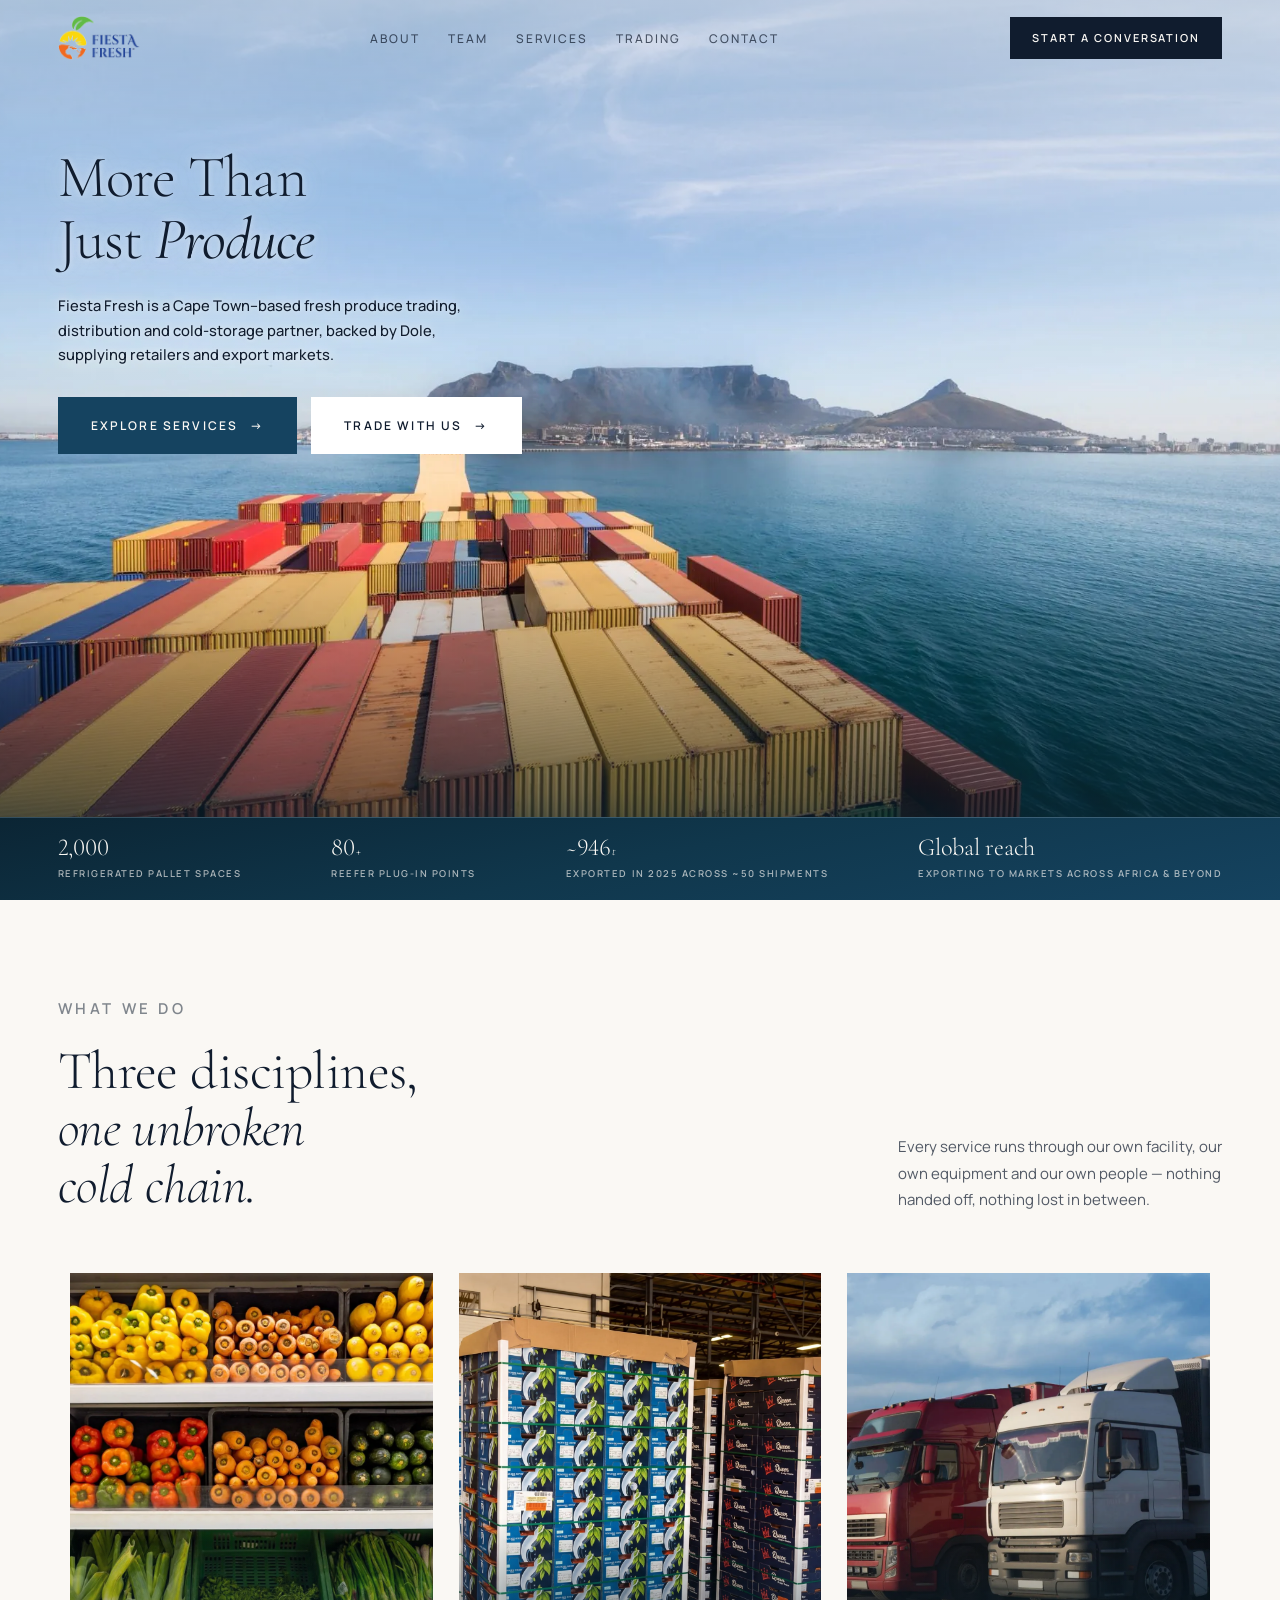
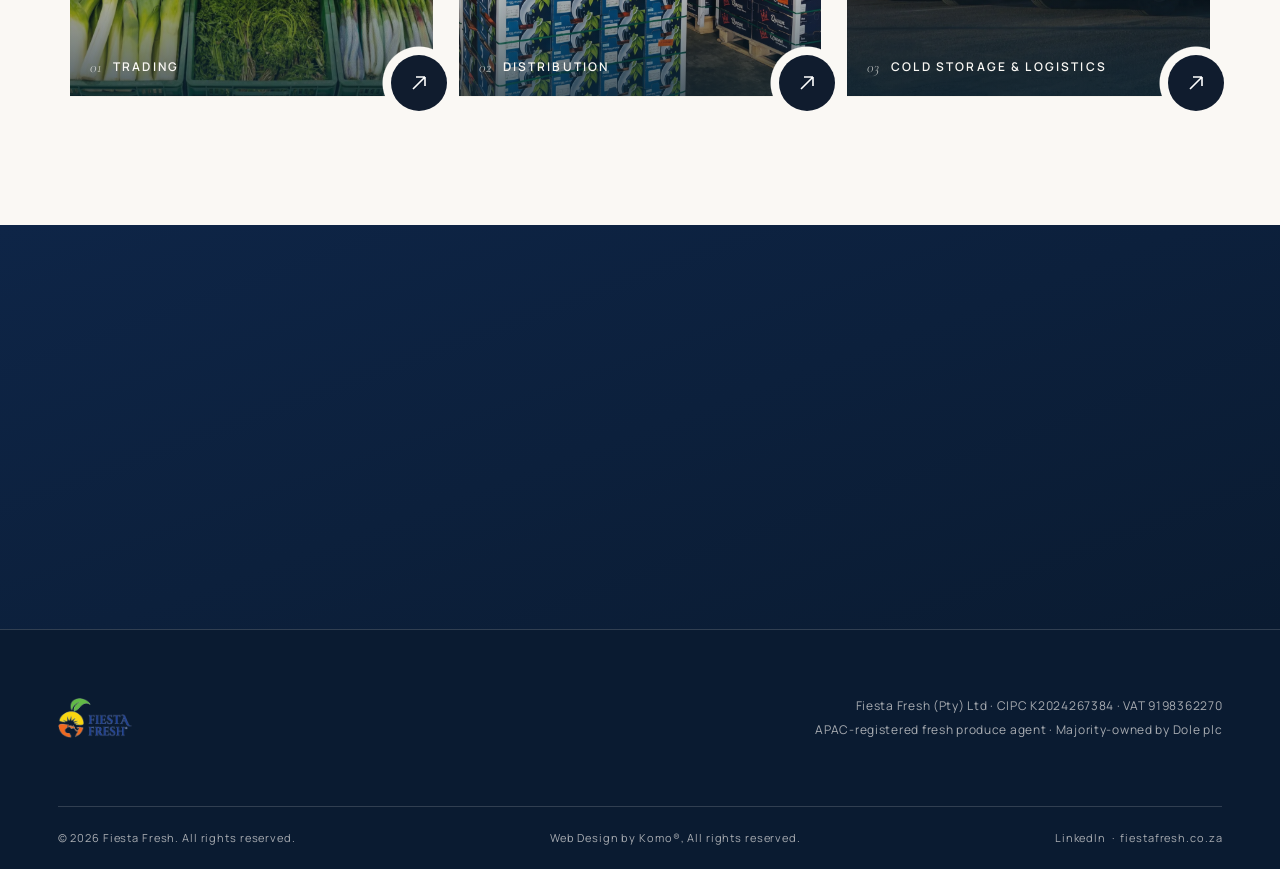
==== commit 9d06cbf3: "Hide Explore links on service cards on mobile" ====
--- a/index.html
+++ b/index.html
@@ -435,6 +435,9 @@
     .svc-cards{grid-template-columns:1fr;gap:20px}
     .svc-card{aspect-ratio:16/10}
   }
+  @media (max-width:560px){
+    .svc-link{display:none}
+  }
   @media (prefers-reduced-motion:reduce){
     .svc-card-media{transition:none}
     .svc-card-panel{transition:none}
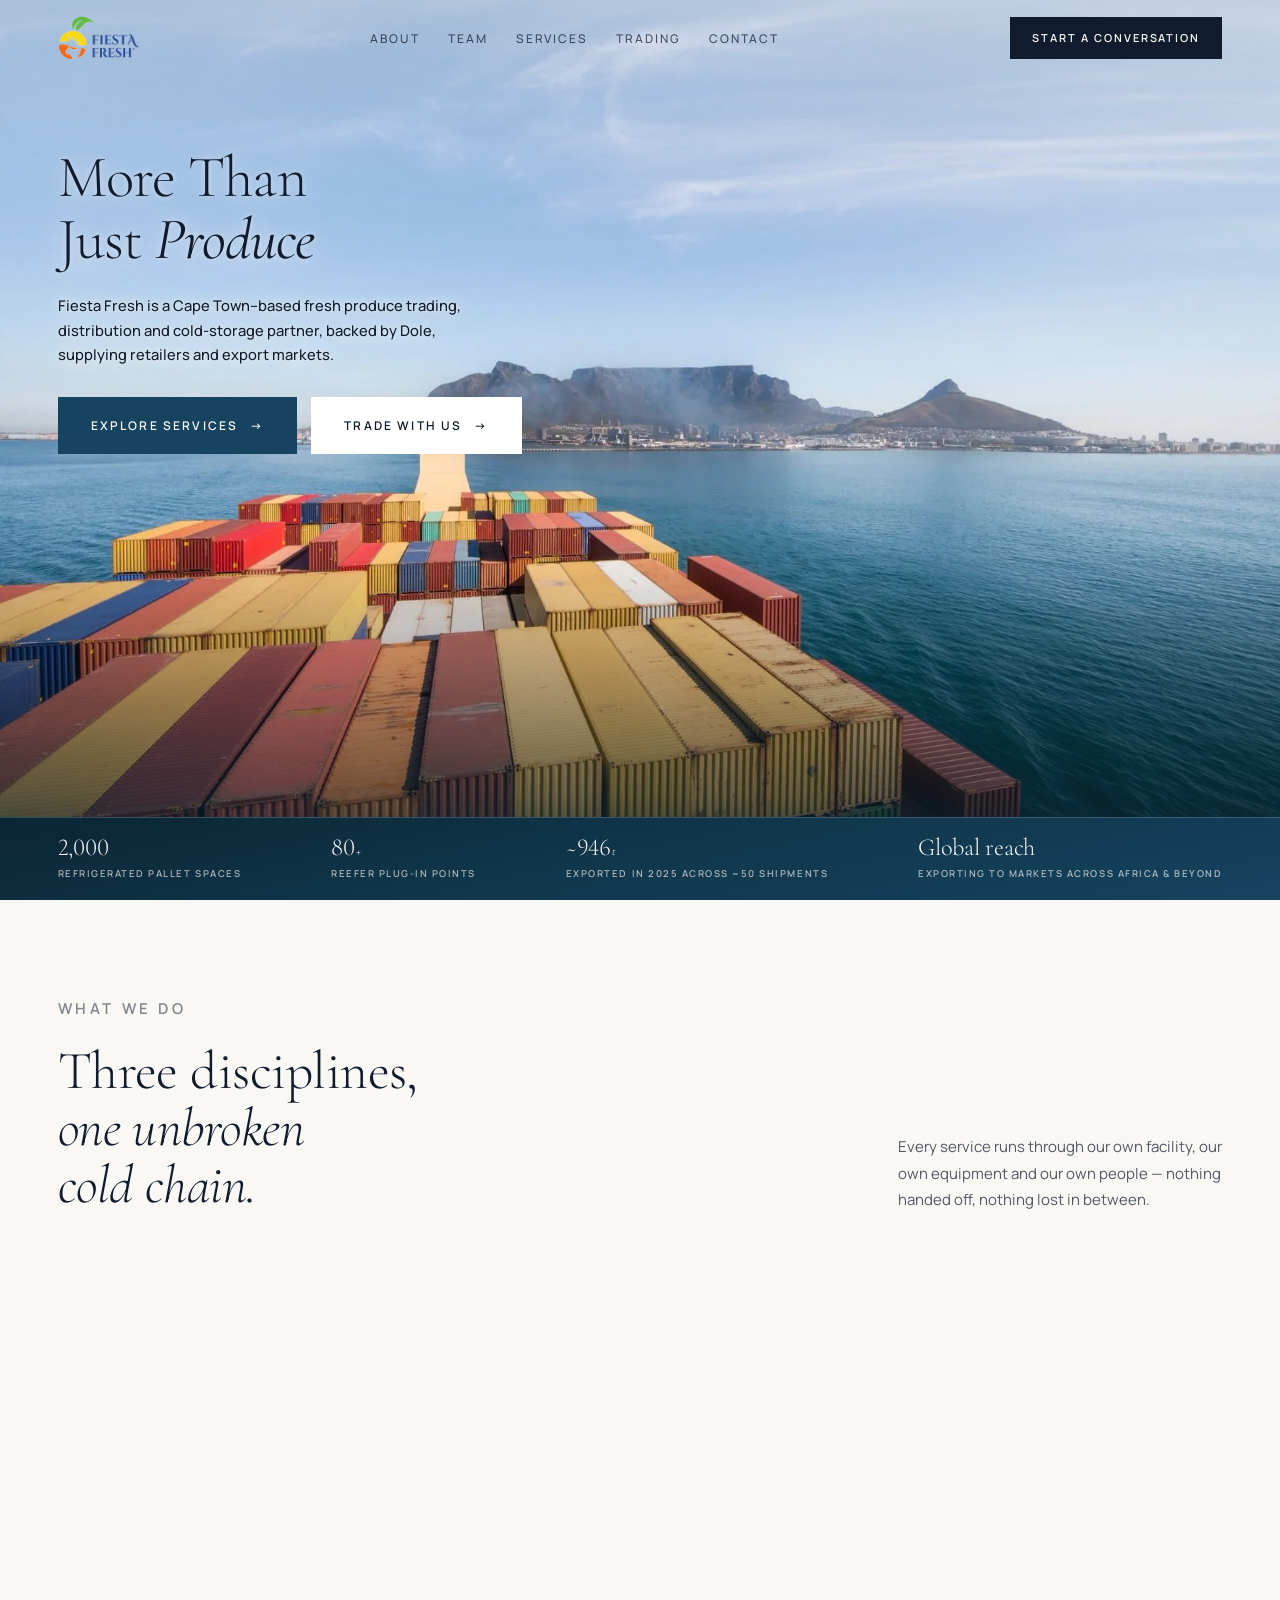
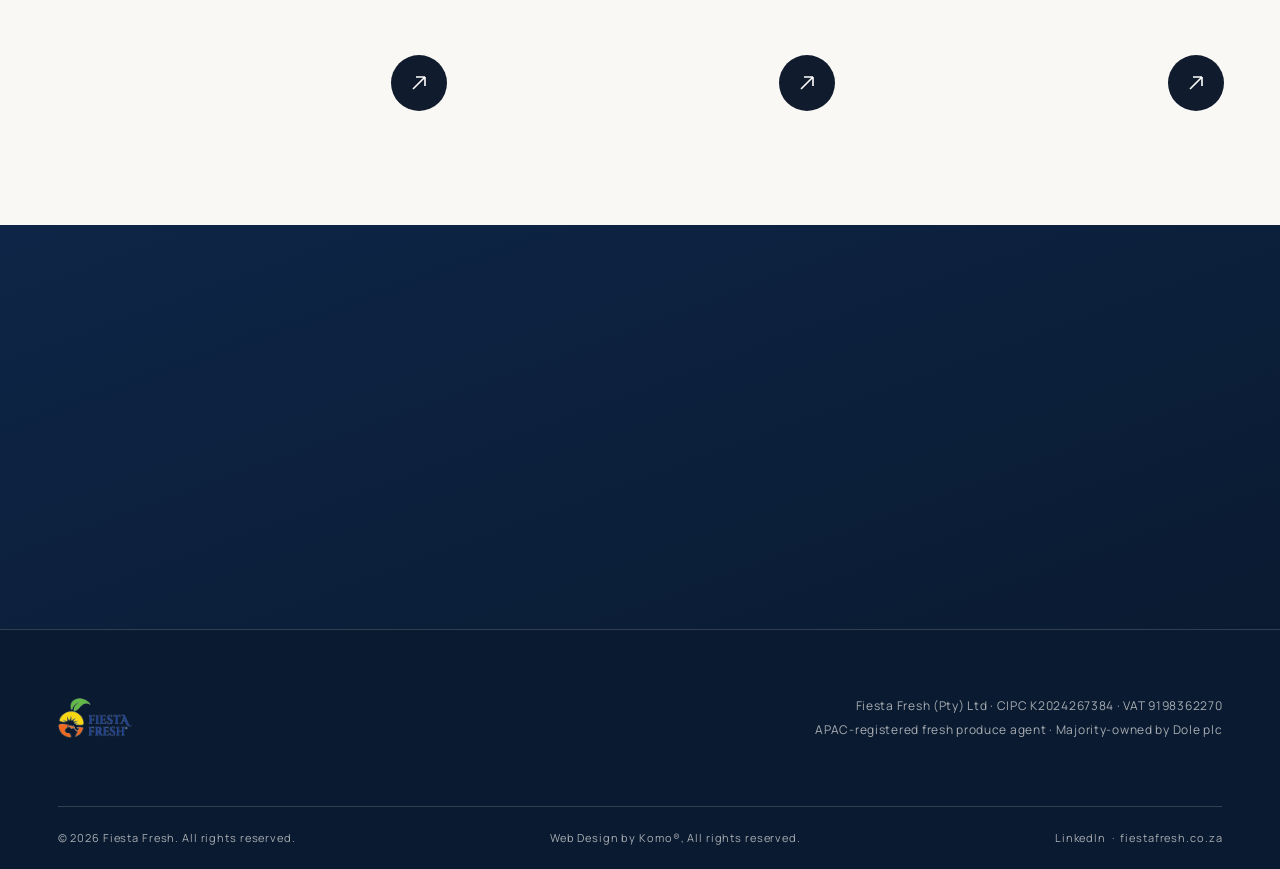
==== commit a7626c24: "Swap cover images for Distribution and Cold Storage cards" ====
--- a/index.html
+++ b/index.html
@@ -649,7 +649,7 @@
               <a class="svc-link" href="services.html#logistics">Explore distribution <span>→</span></a>
             </div>
             <div class="svc-card-media">
-              <img src="assets/optim.webp" alt="Pallets of export fruit cartons inside the Fiesta Fresh cold store" loading="lazy">
+              <img src="assets/getty-1347753757.webp" alt="Refrigerated trucks lined up at the distribution depot" loading="lazy">
             </div>
           </div>
           <div class="svc-card-tag"><span class="idx">02</span><span class="name">Distribution</span></div>
@@ -668,7 +668,7 @@
               <a class="svc-link" href="services.html#cold-room">Explore cold storage <span>→</span></a>
             </div>
             <div class="svc-card-media">
-              <img src="assets/getty-1347753757.webp" alt="Refrigerated trucks lined up at the distribution depot" loading="lazy">
+              <img src="assets/optim.webp" alt="Pallets of export fruit cartons inside the Fiesta Fresh cold store" loading="lazy">
             </div>
           </div>
           <div class="svc-card-tag"><span class="idx">03</span><span class="name">Cold Storage &amp; Logistics</span></div>
